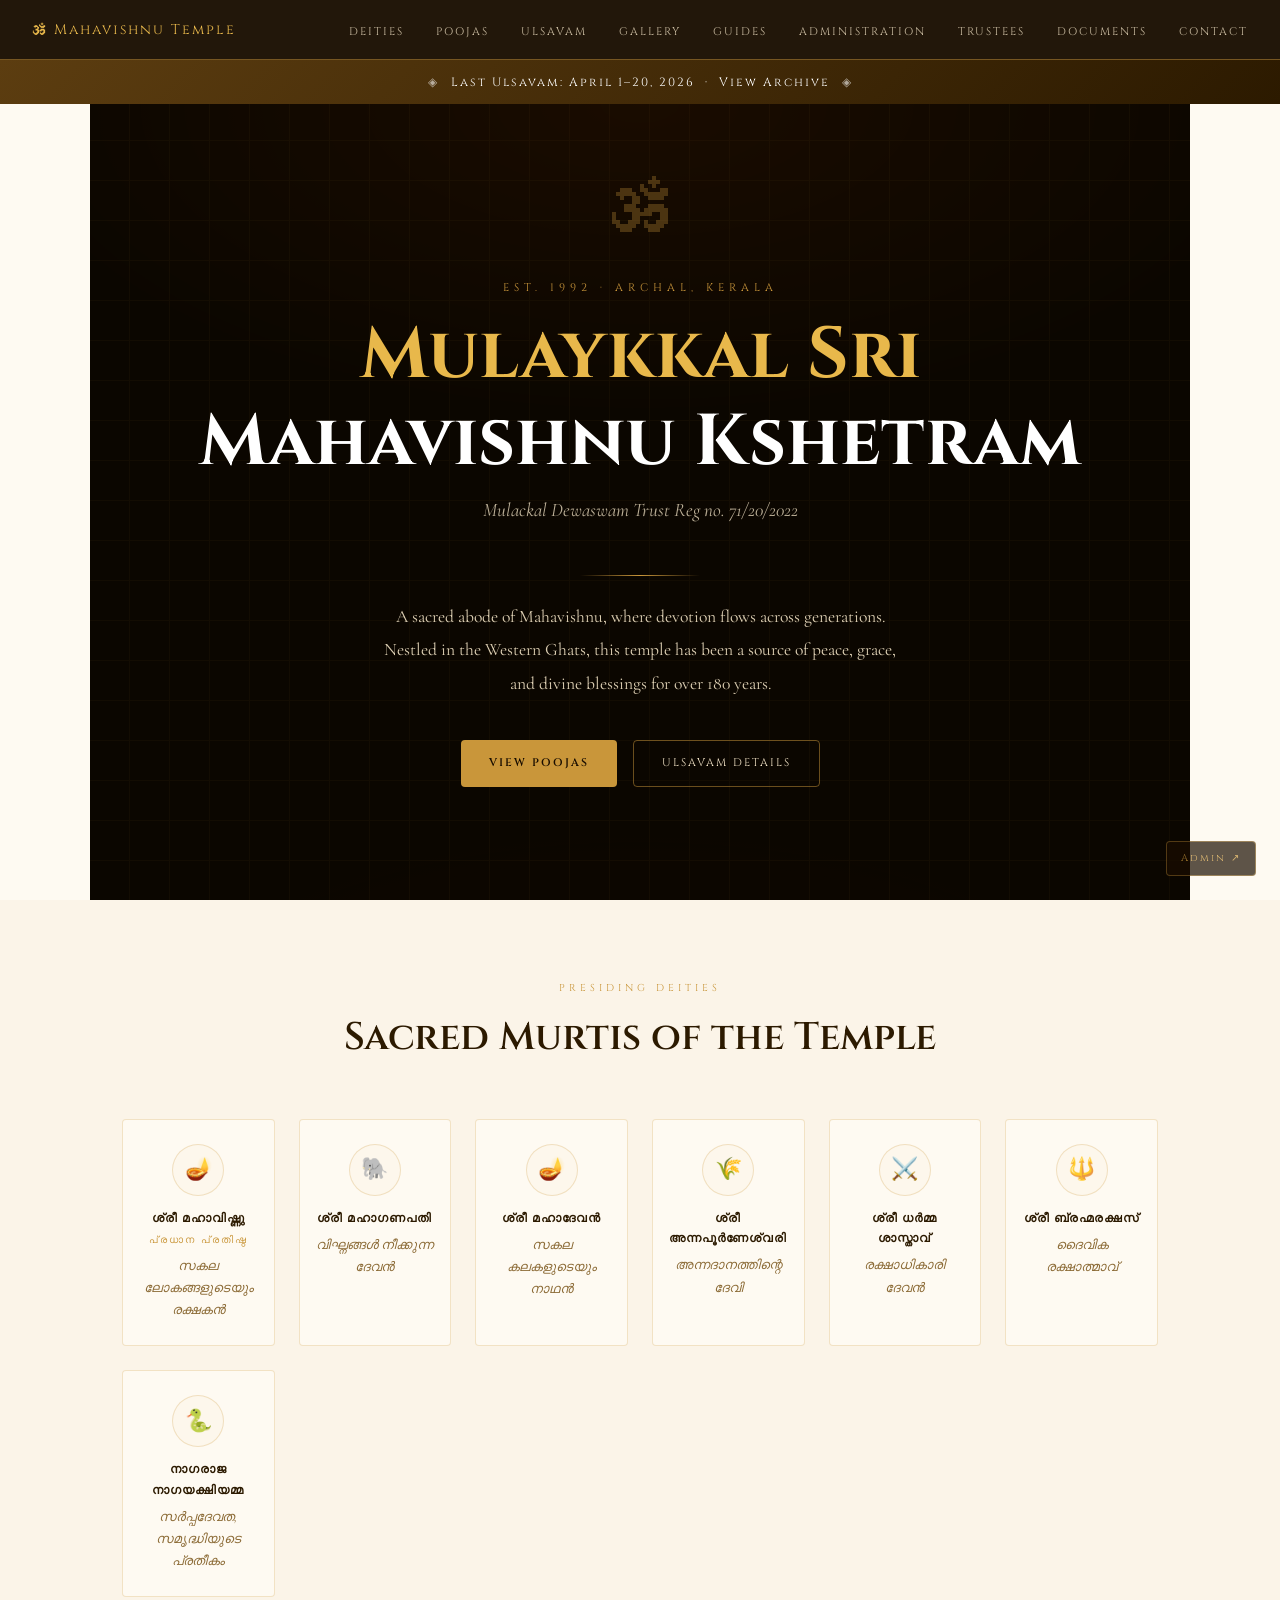
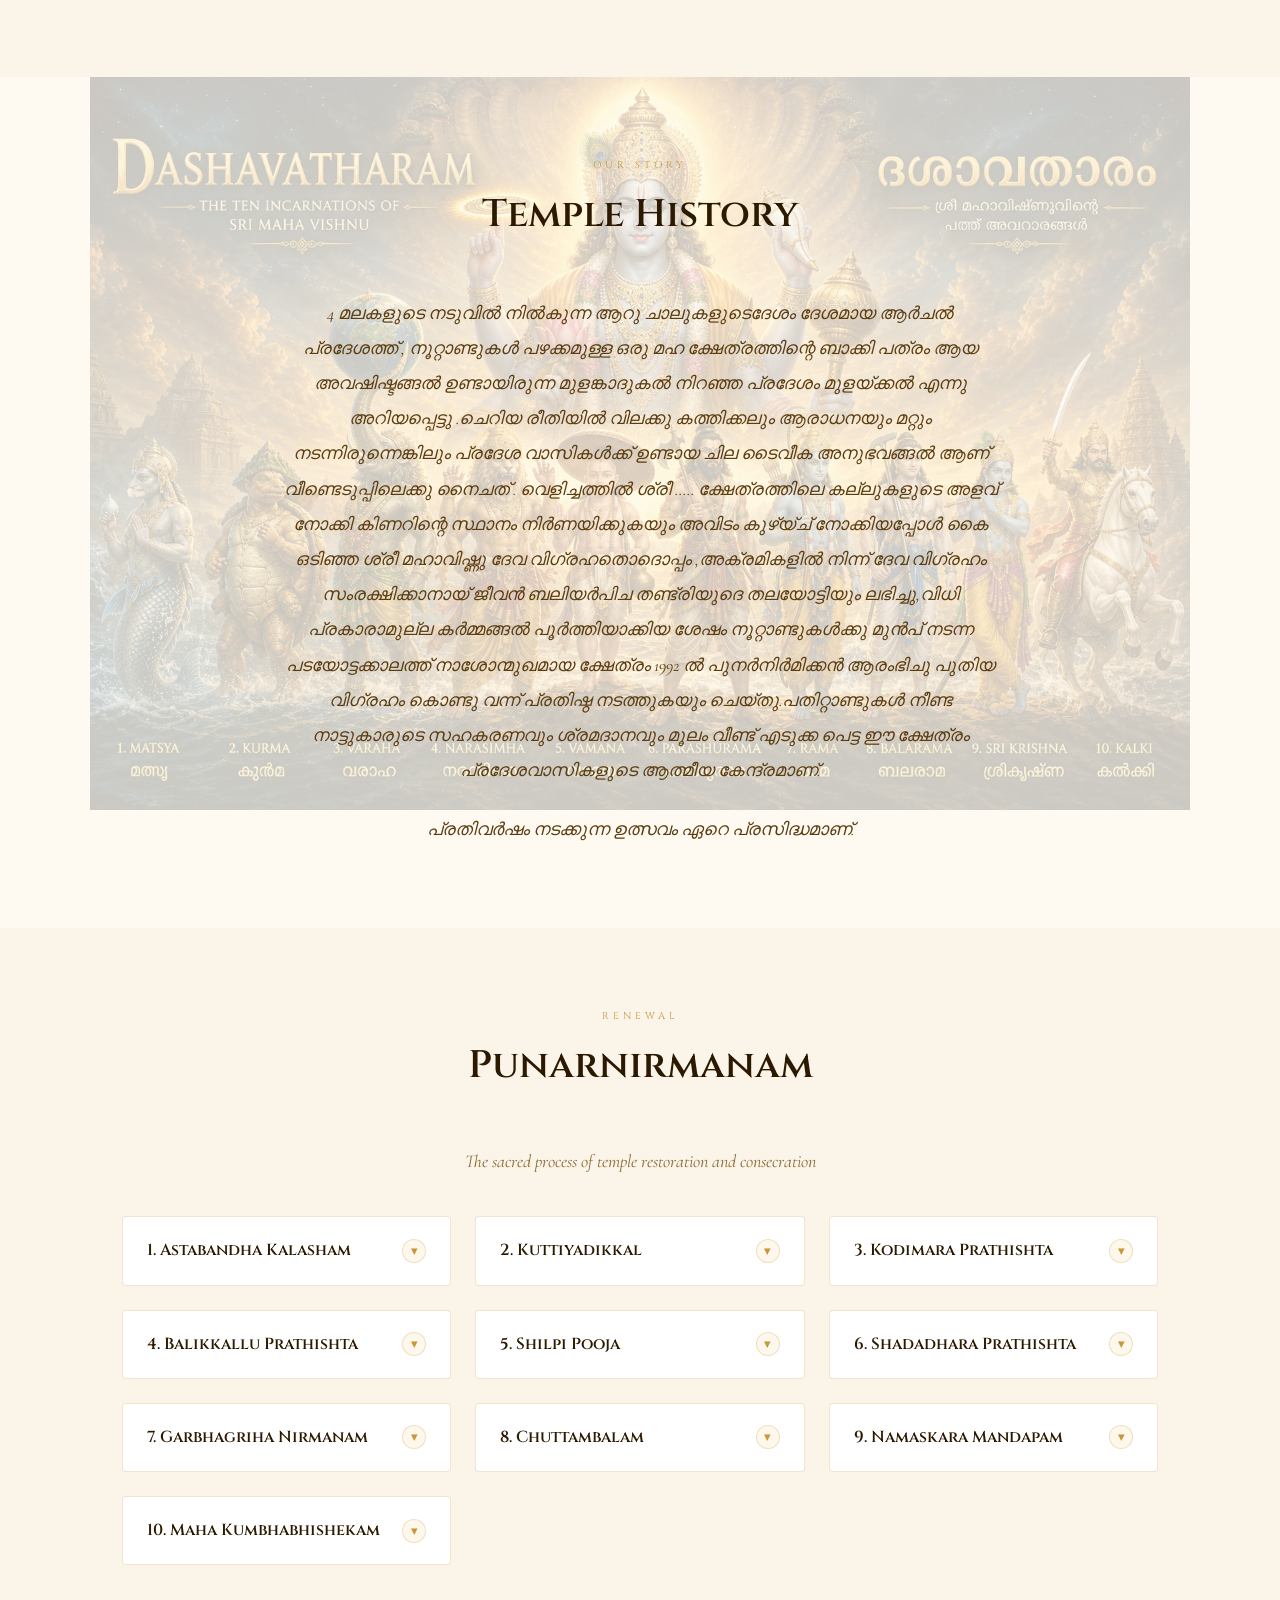
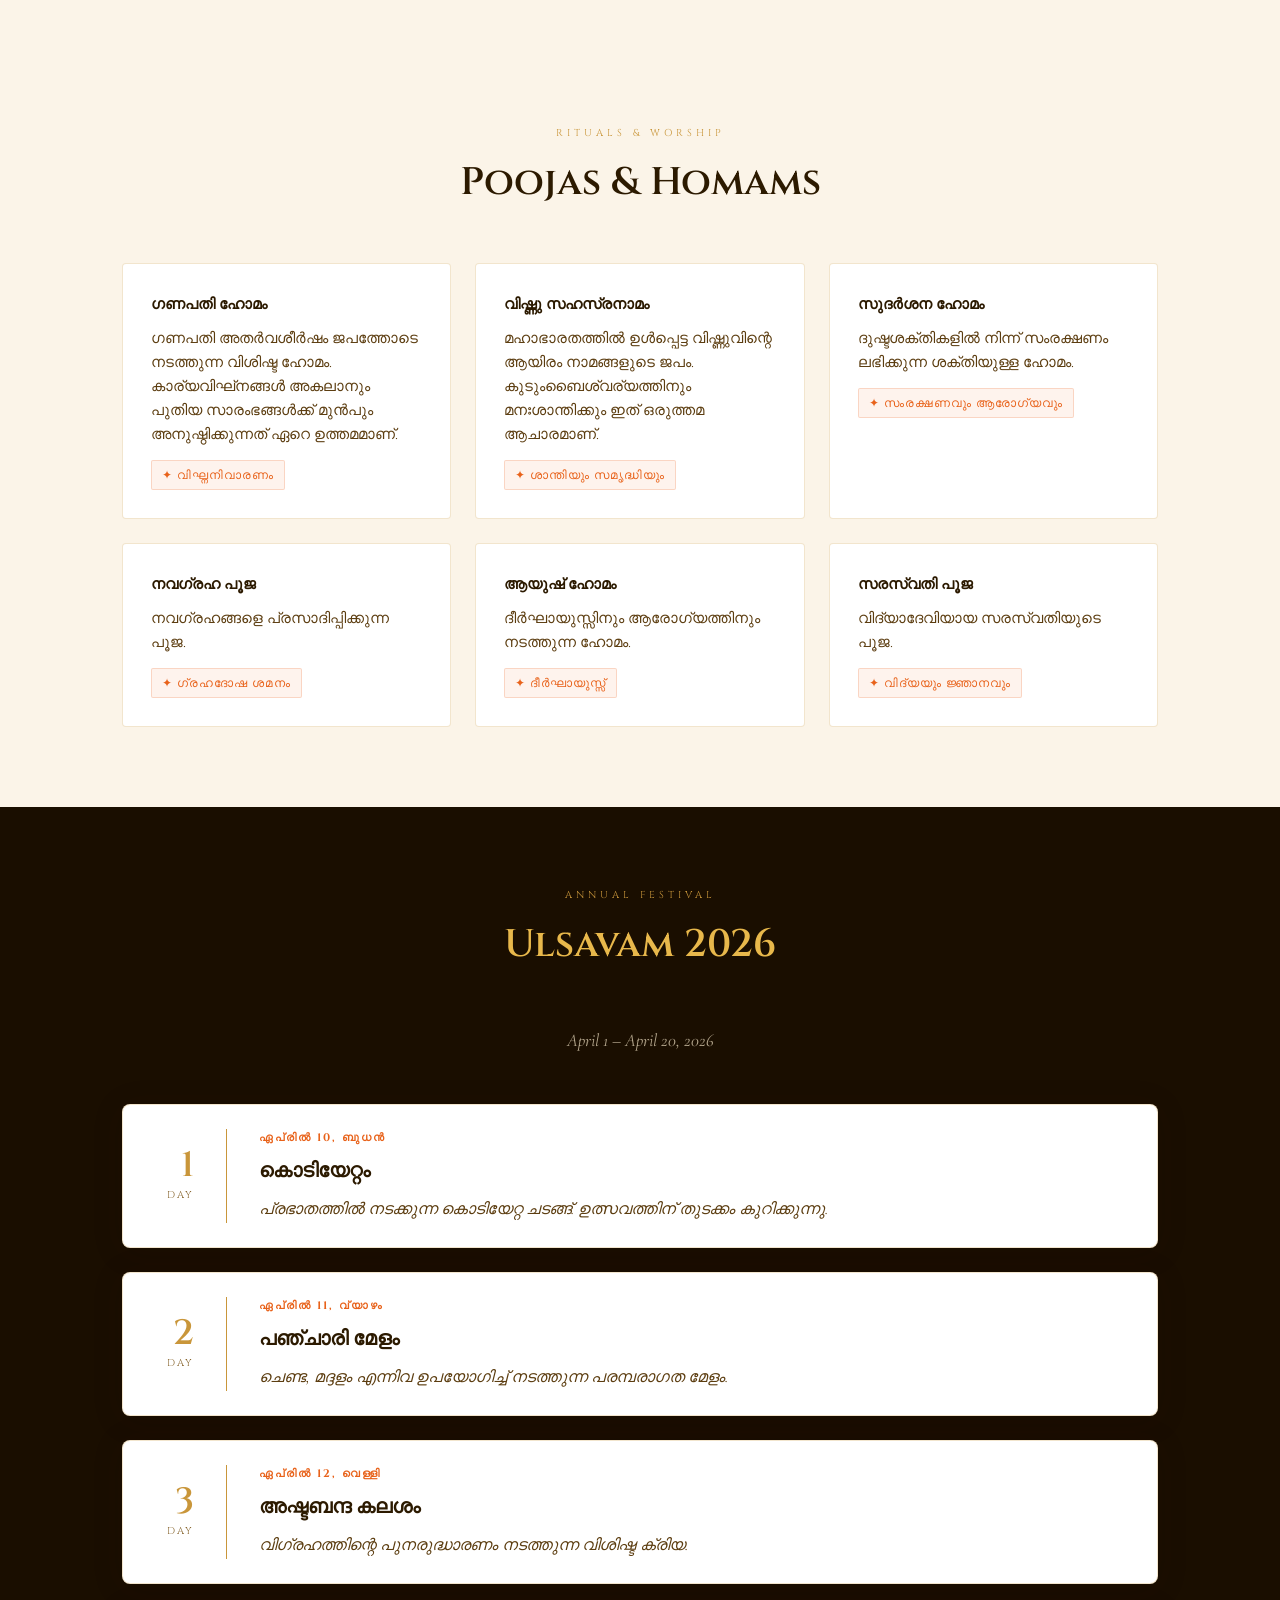
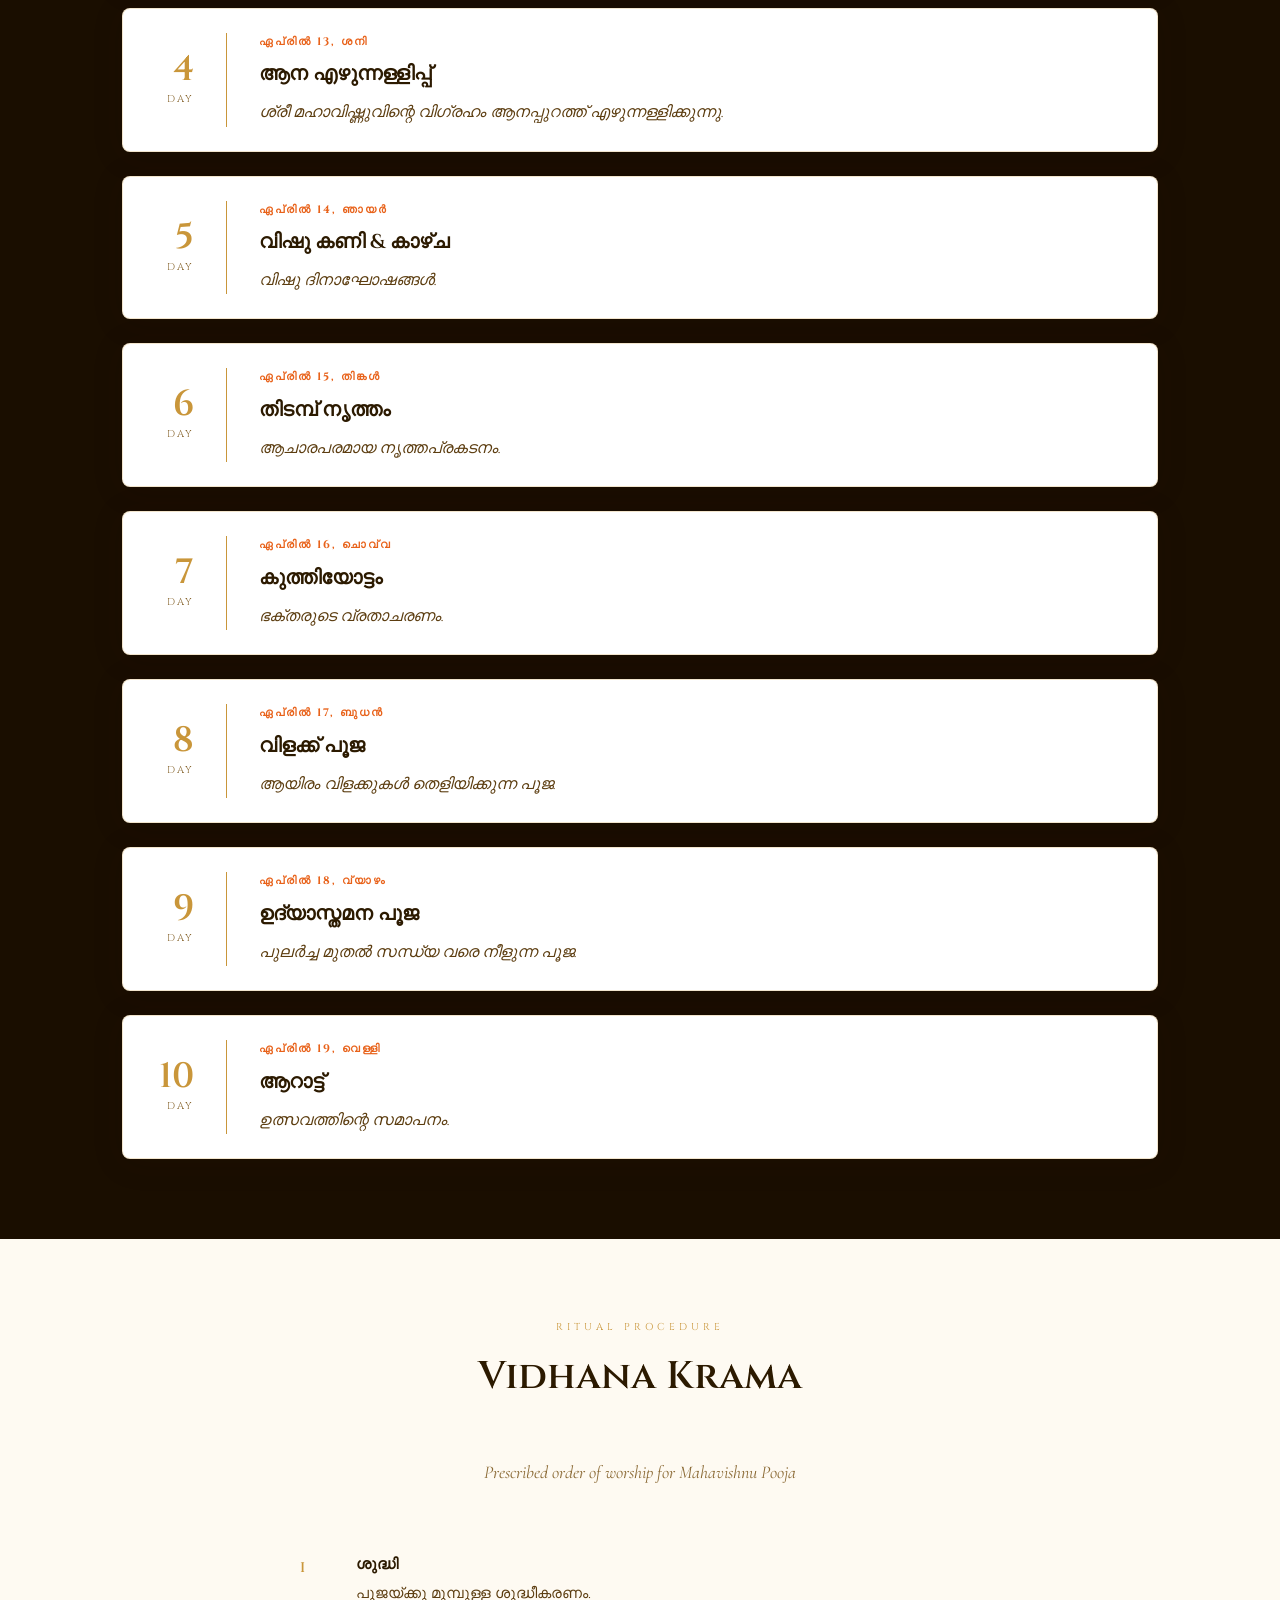
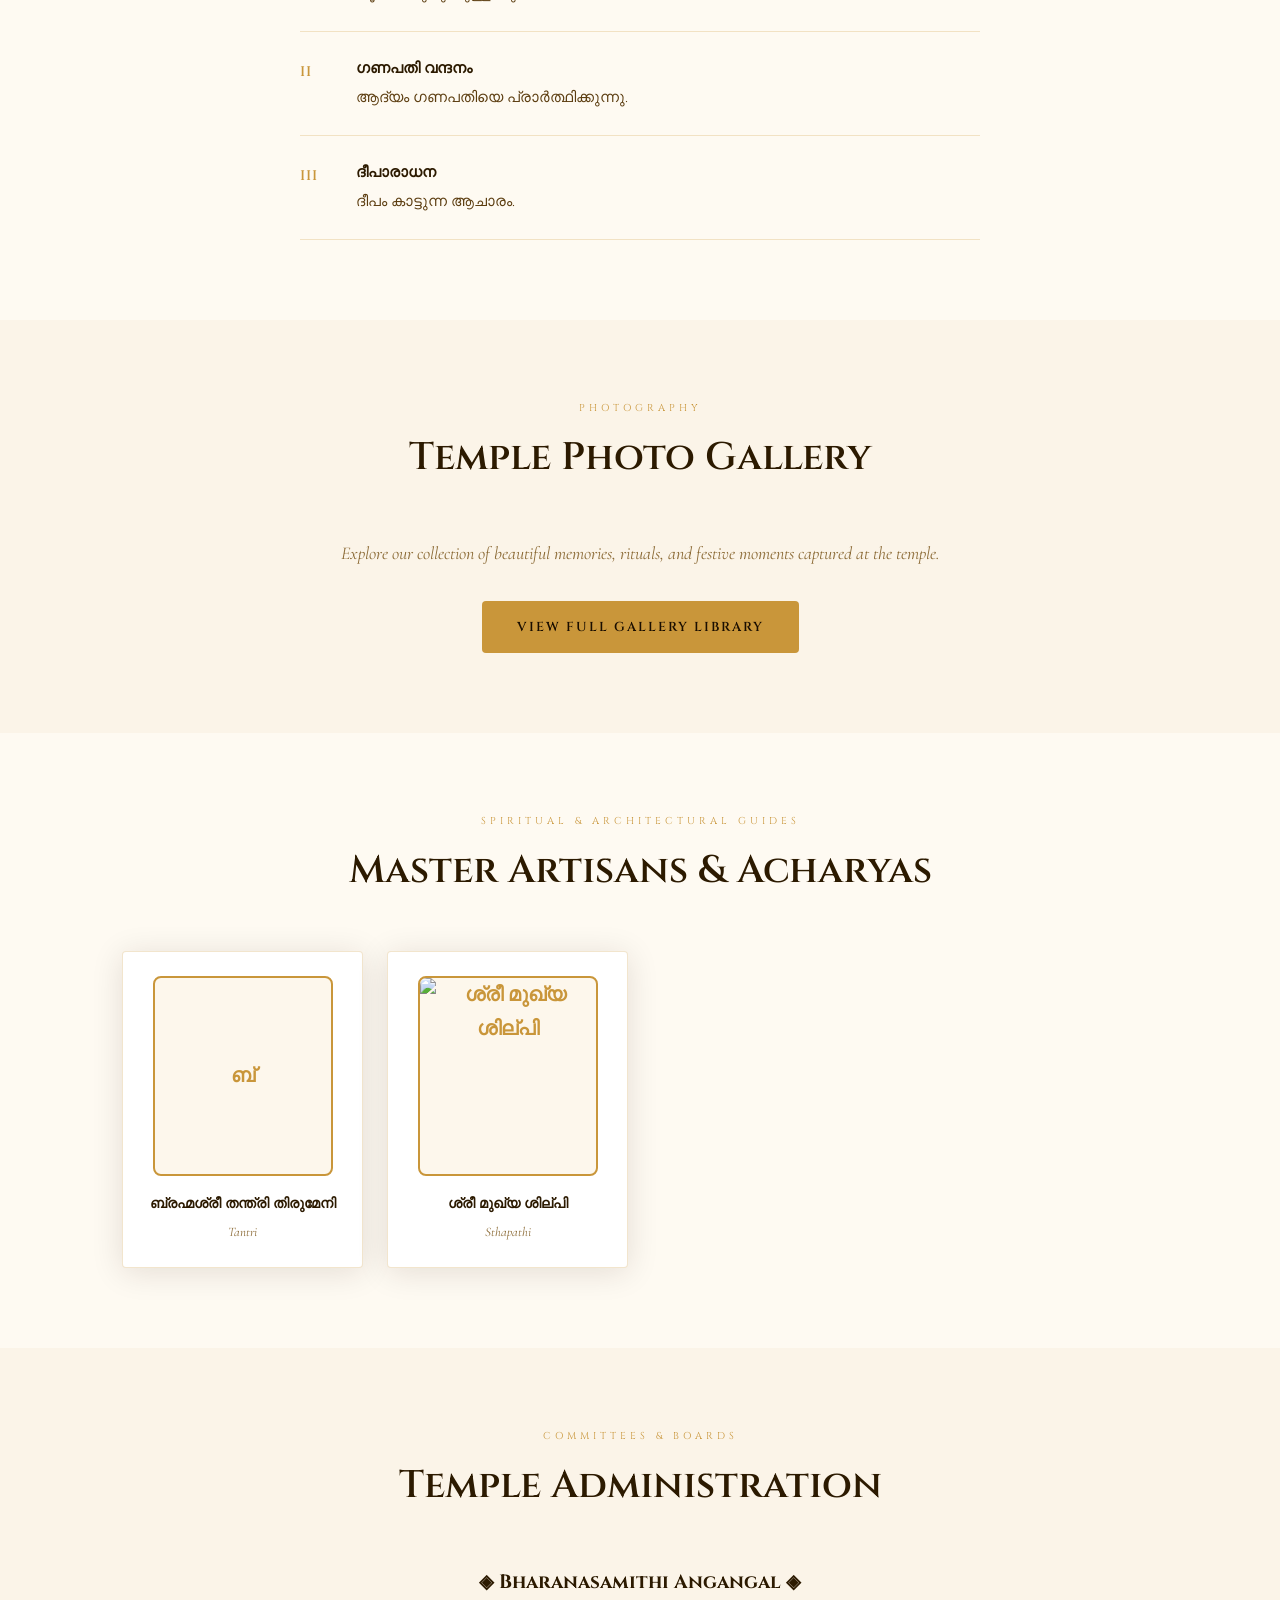
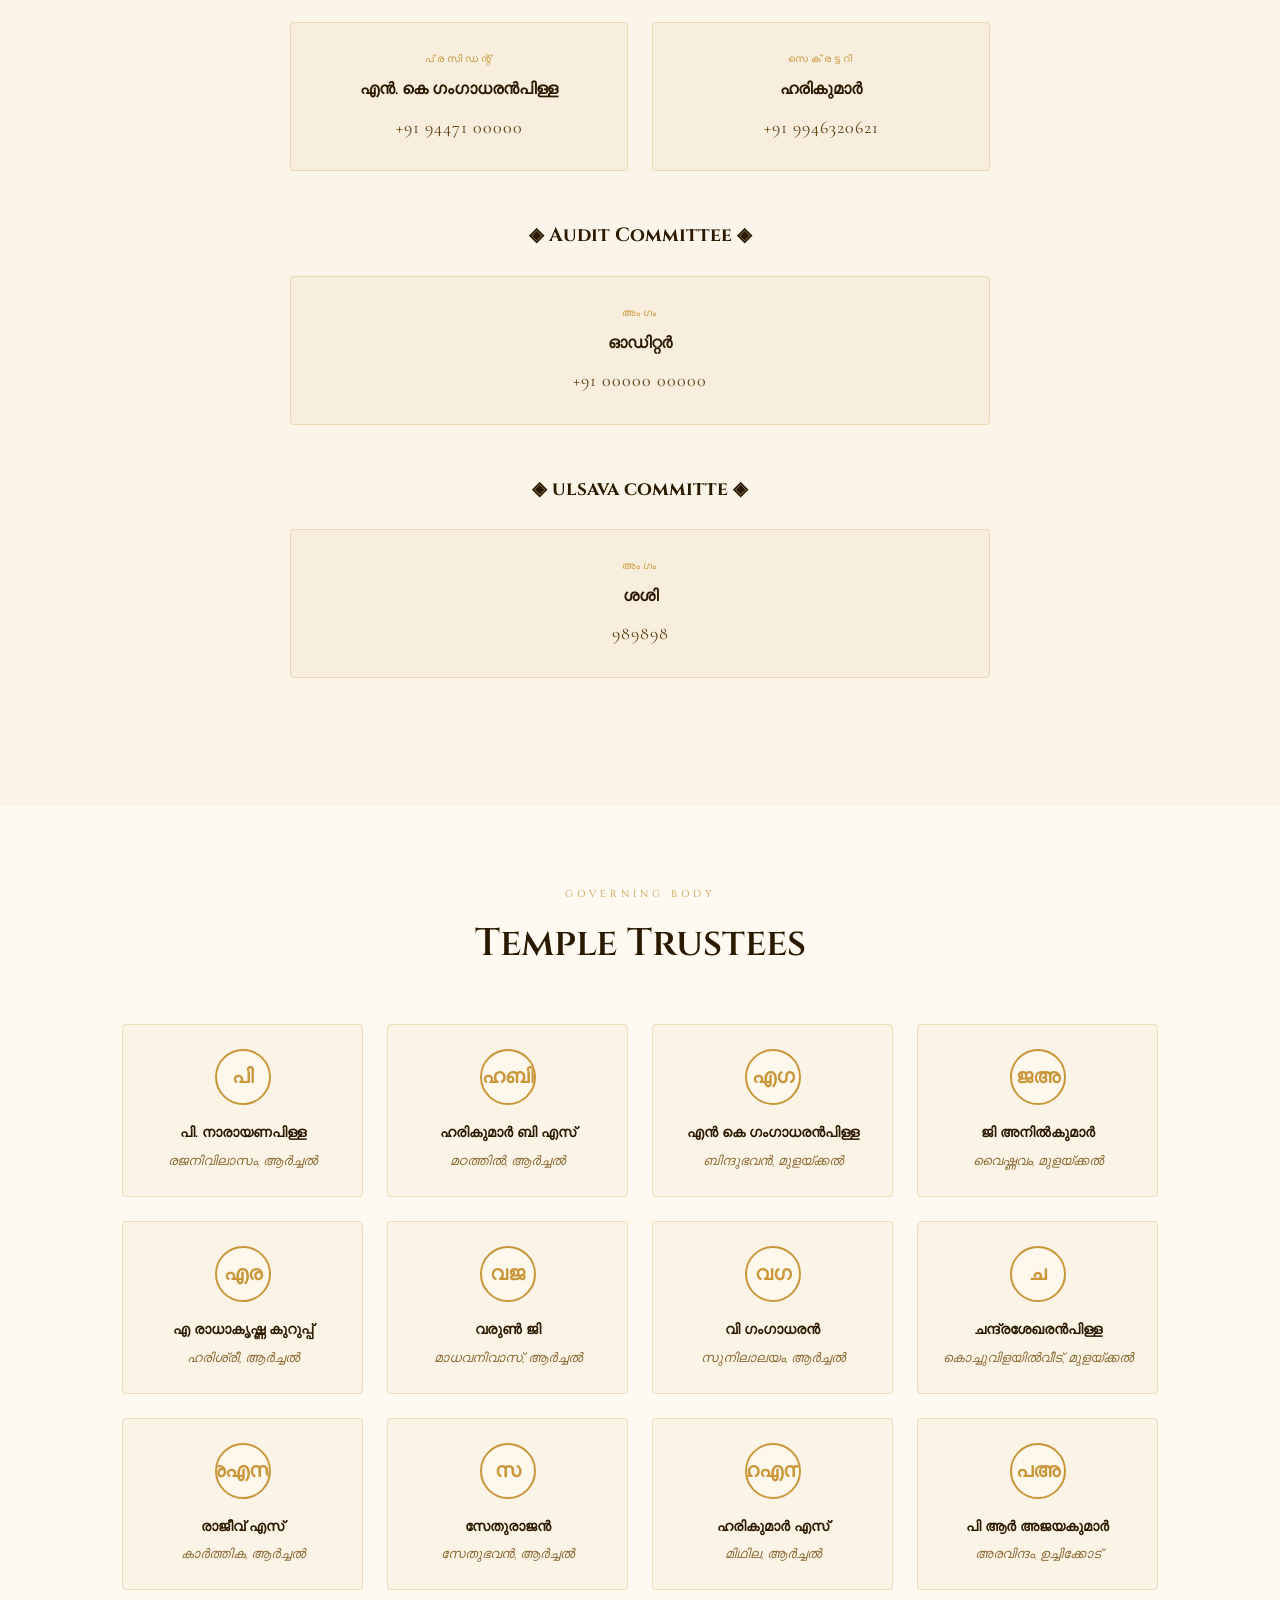
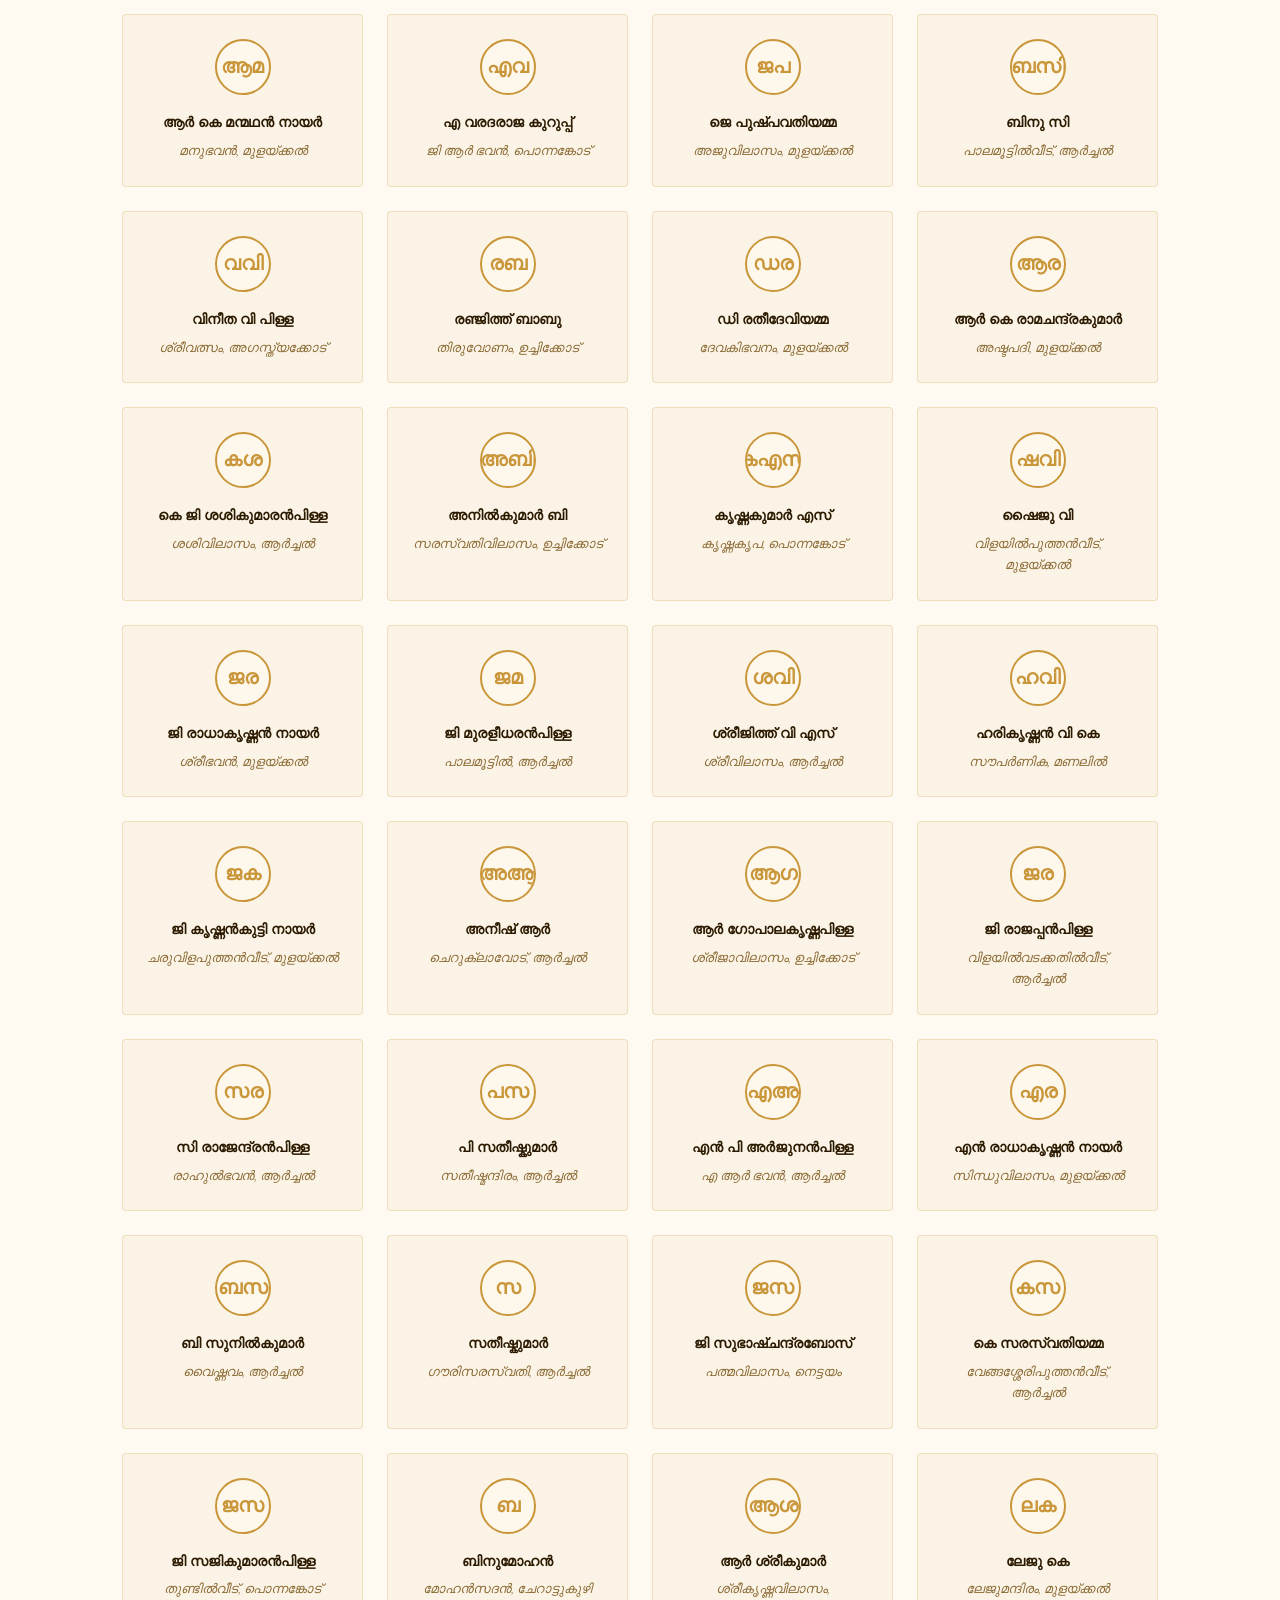
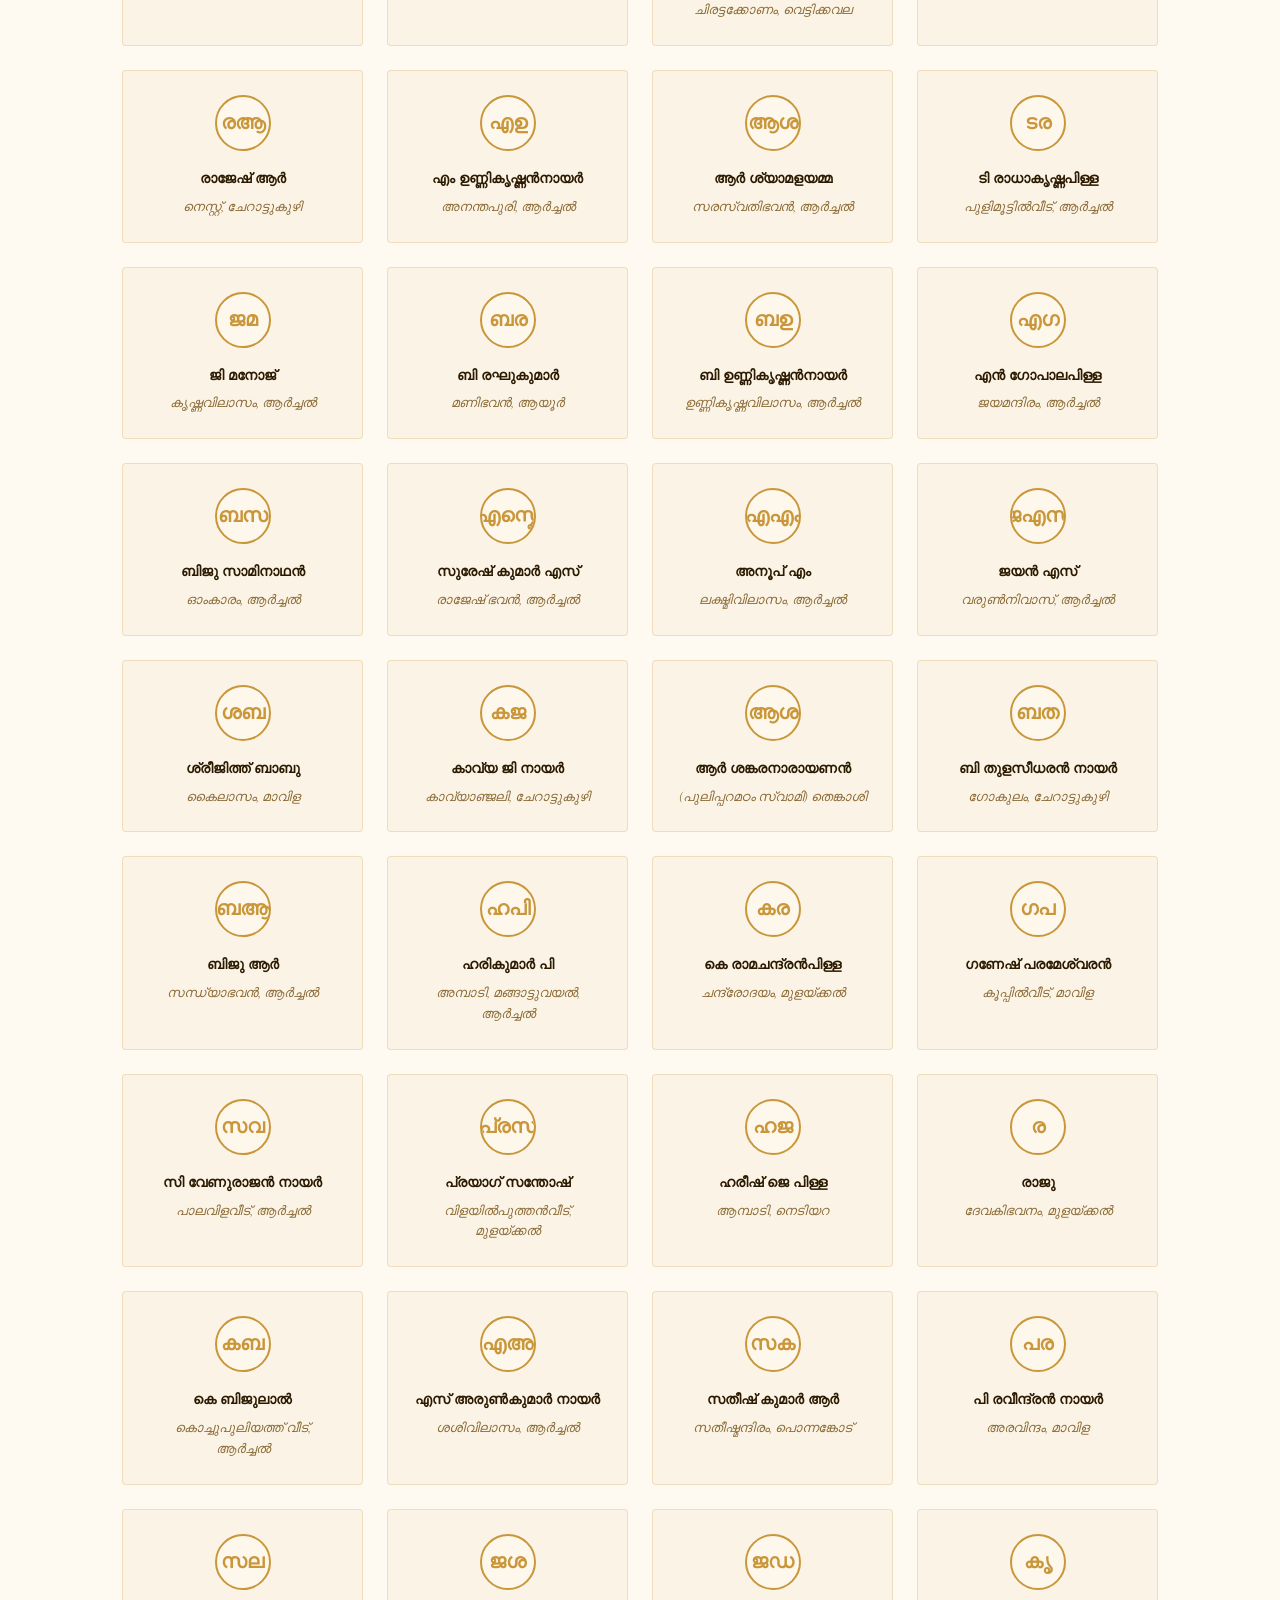
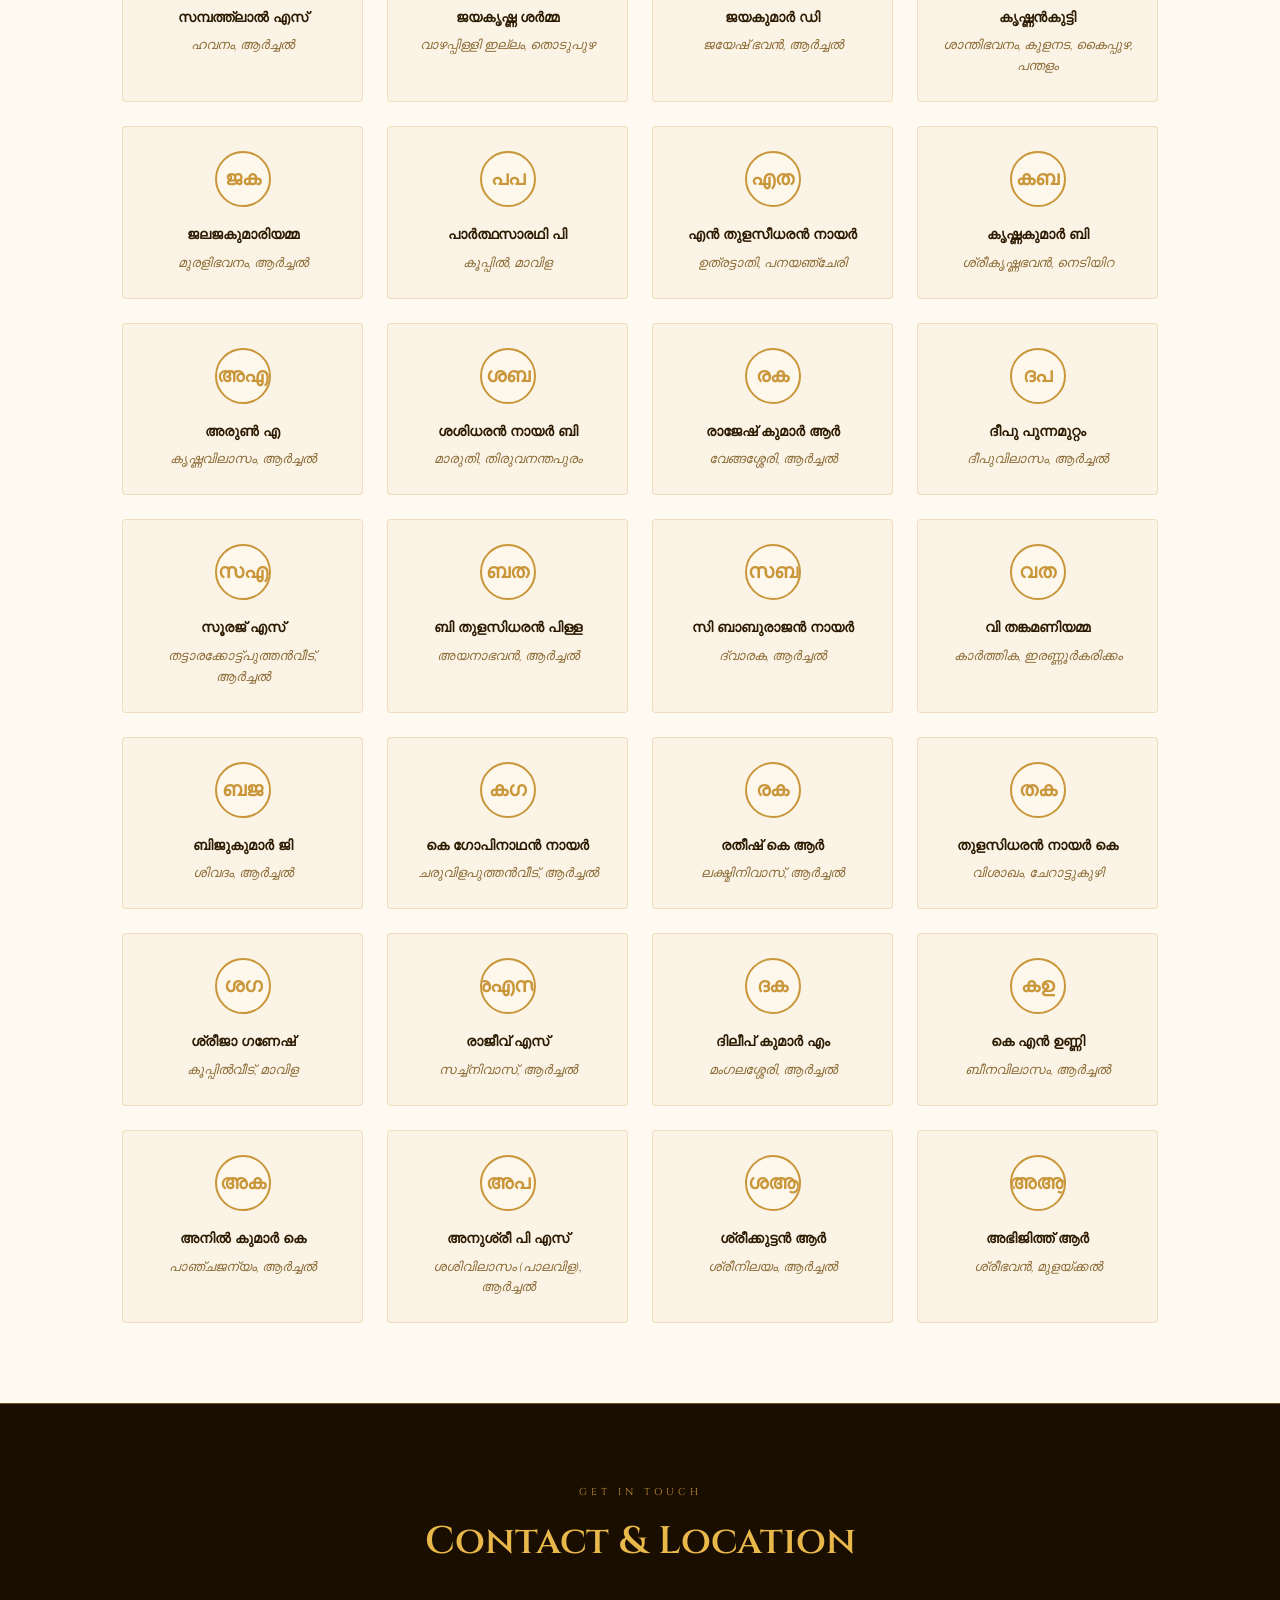
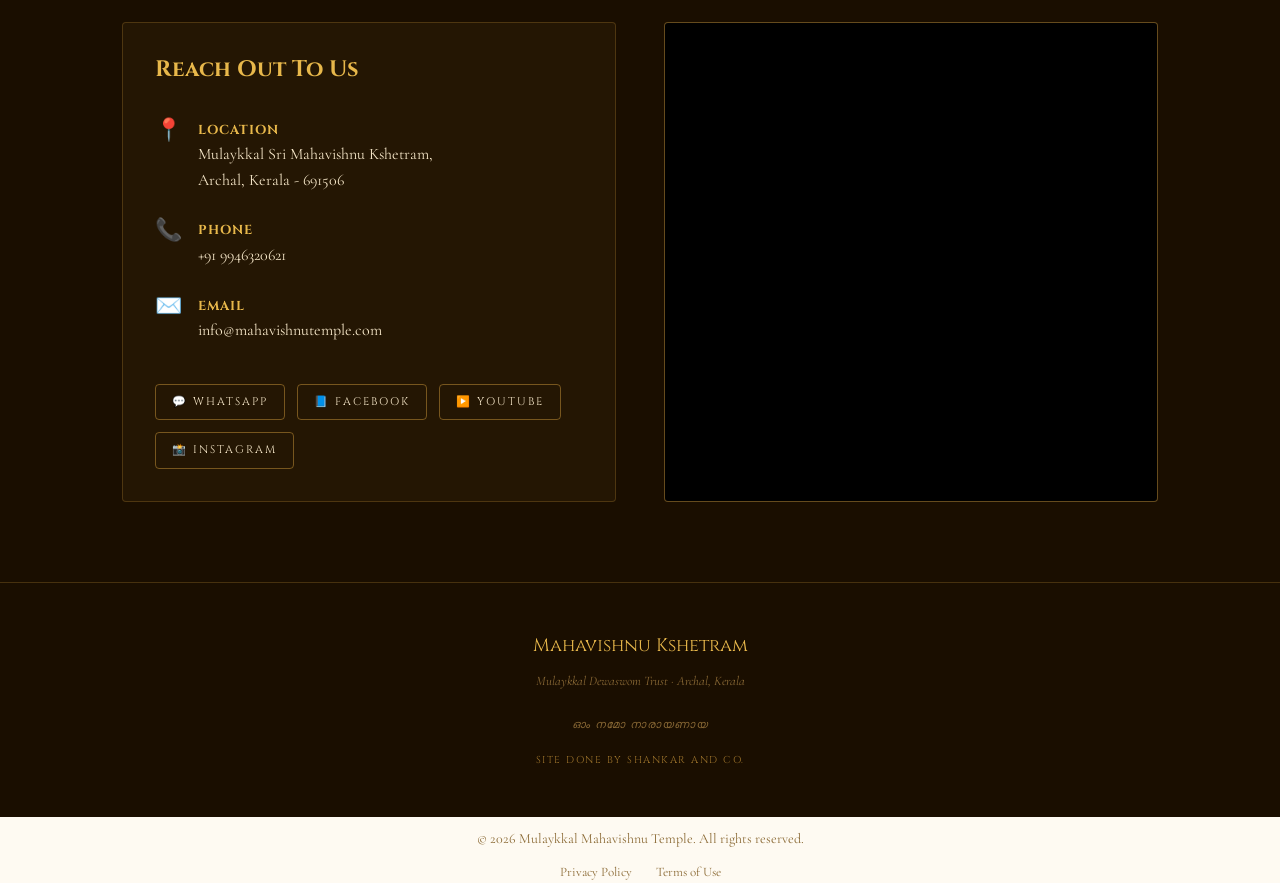
==== index.html @ 386ffa7e "first commit" ====
<!DOCTYPE html>
<html lang="en">

<head>
  <meta charset="UTF-8">
  <meta name="viewport" content="width=device-width, initial-scale=1.0">

  <!-- ═══════════════════════════════════════════
       PRIMARY SEO
  ═══════════════════════════════════════════ -->
  <title>Mulaykkal Sri Mahavishnu Kshetram | Hindu Temple in Archal, Kerala</title>
  <meta name="description" content="Mulaykkal Sri Mahavishnu Kshetram is a sacred Vaishnava temple in Archal, Kerala (691506), established in 1992. Find daily pooja timings, Ulsavam festival schedule, temple history, and contact details.">
  <meta name="keywords" content="Mulaykkal Mahavishnu Temple, Mahavishnu Kshetram Archal, Hindu temple Kerala, Vaishnava temple Kollam, pooja timings Kerala temple, Ulsavam Kerala, Mulackal Dewaswam, Archal temple, temple near Kollam">
  <meta name="robots" content="index, follow">
  <meta name="author" content="A Shankar">
  <meta name="geo.region" content="IN-KL">
  <meta name="geo.placename" content="Archal, Kerala">
  <meta name="geo.position" content="8.9555;76.9202">
  <meta name="ICBM" content="8.9555, 76.9202">
  <link rel="canonical" href="https://mulaykal.templediary.in/">

  <!-- ═══════════════════════════════════════════
       OPEN GRAPH (Facebook, WhatsApp, LinkedIn)
  ═══════════════════════════════════════════ -->
  <meta property="og:type" content="website">
  <meta property="og:site_name" content="Mulaykkal Sri Mahavishnu Kshetram">
  <meta property="og:title" content="Mulaykkal Sri Mahavishnu Kshetram — Archal, Kerala">
  <meta property="og:description" content="A sacred abode of Mahavishnu nestled in the Western Ghats. Explore daily pooja timings, Ulsavam festival details, and the spiritual heritage of this 180-year-old temple in Archal, Kerala.">
  <meta property="og:url" content="https://mulaykal.templediary.in/">
  <meta property="og:image" content="https://mulaykal.templediary.in/output.png">
  <meta property="og:image:width" content="1200">
  <meta property="og:image:height" content="630">
  <meta property="og:image:alt" content="Mulaykkal Sri Mahavishnu Kshetram temple in Archal, Kerala">
  <meta property="og:locale" content="en_IN">

  <!-- ═══════════════════════════════════════════
       TWITTER / X CARD
  ═══════════════════════════════════════════ -->
  <meta name="twitter:card" content="summary_large_image">
  <meta name="twitter:title" content="Mulaykkal Sri Mahavishnu Kshetram — Archal, Kerala">
  <meta name="twitter:description" content="Sacred Vaishnava temple in Archal, Kerala. Daily poojas, Ulsavam festival, and 180+ years of devotion.">
  <meta name="twitter:image" content="https://mulaykal.templediary.in/output.png">
  <meta name="twitter:image:alt" content="Mulaykkal Sri Mahavishnu Kshetram, Archal Kerala">

  <!-- ═══════════════════════════════════════════
       STRUCTURED DATA — JSON-LD
       HinduTemple (LocalBusiness subtype) + BreadcrumbList
  ═══════════════════════════════════════════ -->
  <script type="application/ld+json">
  {
    "@context": "https://schema.org",
    "@type": "HinduTemple",
    "name": "Mulaykkal Sri Mahavishnu Kshetram",
    "alternateName": ["Mulackal Mahavishnu Temple", "Mulakal Mahavishnu Temple", "Mahavishnu Kshetram Archal"],
    "description": "A sacred Vaishnava temple established in 1992 in Archal, Kerala, dedicated to Sri Mahavishnu. The temple has a history of over 180 years and conducts daily poojas, homams, and the annual Ulsavam festival.",
    "url": "https://mulaykal.templediary.in/",
    "logo": "https://mulaykal.templediary.in/output.png",
    "image": "https://mulaykal.templediary.in/output.png",
    "telephone": "+919946320621",
    "email": "info@mahavishnutemple.com",
    "foundingDate": "1992",
    "address": {
      "@type": "PostalAddress",
      "streetAddress": "Archal",
      "addressLocality": "Archal",
      "addressRegion": "Kerala",
      "postalCode": "691506",
      "addressCountry": "IN"
    },
    "geo": {
      "@type": "GeoCoordinates",
      "latitude": 8.9555,
      "longitude": 76.9202
    },
    "hasMap": "https://www.google.com/maps?q=8.9555,76.9202",
    "sameAs": [
      "https://www.facebook.com/mulakalmahavishnushetram/"
    ],
    "contactPoint": {
      "@type": "ContactPoint",
      "telephone": "+919946320621",
      "contactType": "customer service",
      "availableLanguage": ["Malayalam", "English"]
    },
    "openingHoursSpecification": [
      {
        "@type": "OpeningHoursSpecification",
        "dayOfWeek": ["Monday","Tuesday","Wednesday","Thursday","Friday","Saturday","Sunday"],
        "opens": "05:00",
        "closes": "12:00"
      },
      {
        "@type": "OpeningHoursSpecification",
        "dayOfWeek": ["Monday","Tuesday","Wednesday","Thursday","Friday","Saturday","Sunday"],
        "opens": "17:00",
        "closes": "20:00"
      }
    ]
  }
  </script>

  <script type="application/ld+json">
  {
    "@context": "https://schema.org",
    "@type": "BreadcrumbList",
    "itemListElement": [
      {
        "@type": "ListItem",
        "position": 1,
        "name": "Home",
        "item": "https://mulaykal.templediary.in/"
      },
      {
        "@type": "ListItem",
        "position": 2,
        "name": "Gallery",
        "item": "https://mulaykal.templediary.in/gallery.html"
      },
      {
        "@type": "ListItem",
        "position": 3,
        "name": "Documents",
        "item": "https://mulaykal.templediary.in/documents.html"
      }
    ]
  }
  </script>

  <!-- ═══════════════════════════════════════════
       FAVICONS & PWA
  ═══════════════════════════════════════════ -->
  <link rel="icon" href="/favicon.ico">
  <link rel="icon" type="image/png" sizes="32x32" href="/output.png">
  <link rel="icon" type="image/png" sizes="192x192" href="/output.png">
  <link rel="apple-touch-icon" href="/output.png">

  <!-- ═══════════════════════════════════════════
       FONTS & STYLES
  ═══════════════════════════════════════════ -->
  <link rel="preconnect" href="https://fonts.googleapis.com">
  <link rel="preconnect" href="https://fonts.gstatic.com" crossorigin>
  <link
    href="https://fonts.googleapis.com/css2?family=Cinzel:wght@400;600;700&family=Cormorant+Garamond:ital,wght@0,300;0,400;0,500;1,300;1,400&family=Noto+Serif+Malayalam:wght@300;400;500&display=swap"
    rel="stylesheet">
  <link rel="stylesheet" href="css/style.css">
</head>

<body>

  <nav>
    <a href="#hero" class="nav-brand">🕉 Mahavishnu Temple</a>
    <ul class="nav-links" id="navLinks">
      <li><a href="#deities">Deities</a></li>
      <li><a href="#poojas">Poojas</a></li>
      <li><a href="index.html#ulsavam">Ulsavam</a></li>
      <li><a href="gallery.html">Gallery</a></li>
      <li><a href="index.html#acharyas">Guides</a></li>
      <li><a href="#administration">Administration</a></li>
      <li><a href="#trustees">Trustees</a></li>
      <li><a href="documents.html">Documents</a></li>
      <li><a href="#contact">Contact</a></li>
    </ul>
    <div class="nav-toggle" id="navToggle" onclick="toggleNav()">
      <span></span><span></span><span></span>
    </div>
  </nav>

  <div class="ulsavam-banner" id="ulsavamBanner">
    <span class="dot"></span>
    ULSAVAM IS LIVE
    <span class="dot"></span>
  </div>

  <section id="hero" style="padding-top: 0; min-height: calc(100vh - 60px - 44px);">
    <div class="hero-bg" id="heroBgImg"></div>
    <div class="hero-overlay"></div>
    <div class="hero-pattern"></div>
    <div class="hero-om">🕉</div>
    <p class="hero-subtitle">Est. 1992 · Archal, Kerala</p>
    <h1 class="hero-title">Mulaykkal Sri <span>Mahavishnu Kshetram</span></h1>
    <p class="hero-place">Mulackal Dewaswam Trust Reg no. 71/20/2022</p>
    <div class="hero-divider"></div>
    <p class="hero-intro">
      A sacred abode of Mahavishnu, where devotion flows across generations.
      Nestled in the Western Ghats, this temple has been a source of peace,
      grace, and divine blessings for over 180 years.
    </p>
    <div class="hero-ctas">
      <a href="#poojas" class="btn-gold">View Poojas</a>
      <a href="#ulsavam" class="btn-outline">Ulsavam Details</a>
    </div>
  </section>

  <section id="deities" class="full-bleed bg-warm" style="position: relative; overflow: hidden; z-index: 1;">

    <div class="section-inner" style="position: relative;">
      <p class="section-label">Presiding Deities</p>
      <h2 class="section-title">Sacred Murtis of the Temple</h2>
      <div class="deities-grid fade-in" id="deitiesGrid"></div>
    </div>
  </section>

  <section id="about">
    <div
      style="position: absolute; inset: 0; background-image: url('dashavataram.png'); background-size: contain; background-position: center top; background-repeat: no-repeat; opacity: 0.20; z-index: -1;">
    </div>
    <p class="section-label">Our Story</p>
    <h2 class="section-title">Temple History</h2>
    <div class="about-content fade-in" id="storyContent"></div>
  </section>

  <section id="punarnirmanam" class="full-bleed bg-warm">
    <div class="section-inner">
      <p class="section-label">Renewal</p>
      <h2 class="section-title">Punarnirmanam</h2>
      <p
        style="text-align:center; color:var(--muted); font-style:italic; margin-bottom:2.5rem; max-width:720px; margin-left:auto; margin-right:auto;">
        The sacred process of temple restoration and consecration
      </p>
      <div class="punar-grid fade-in" id="punarGrid"></div>
    </div>
  </section>

  <section id="poojas" class="full-bleed bg-warm">
    <div class="section-inner">
      <p class="section-label">Rituals & Worship</p>
      <h2 class="section-title">Poojas & Homams</h2>
      <div class="poojas-grid fade-in" id="poojasGrid"></div>
    </div>
  </section>

  <section id="ulsavam" class="full-bleed bg-dark" style="background: var(--deep);">
    <div class="section-inner">
      <p class="section-label" style="color: var(--gold);">Annual Festival</p>
      <h2 class="section-title light" id="ulsavamTitle"></h2>
      <p id="ulsavamDateRange"
        style="text-align:center; color: var(--gold-pale); opacity:0.7; margin-bottom: 3rem; font-style: italic;"></p>
      <div class="ulsavam-days fade-in" id="ulsavamGrid"></div>
    </div>
  </section>

  <section id="vidhana">
    <p class="section-label">Ritual Procedure</p>
    <h2 class="section-title">Vidhana Krama</h2>
    <p style="text-align:center; color:var(--muted); font-style:italic; margin-bottom:2.5rem;">
      Prescribed order of worship for Mahavishnu Pooja
    </p>
    <div class="ritual-steps fade-in" id="vidhanaGrid"></div>
  </section>

  <section id="gallery" class="full-bleed bg-warm">
    <div class="section-inner" style="text-align: center;">
      <p class="section-label">Photography</p>
      <h2 class="section-title">Temple Photo Gallery</h2>
      <p
        style="color:var(--muted); font-style:italic; margin-bottom:2rem; max-width:600px; margin-left:auto; margin-right:auto;">
        Explore our collection of beautiful memories, rituals, and festive moments captured at the temple.
      </p>
      <a href="gallery.html" class="btn-gold" style="display:inline-block; padding: 15px 35px; font-size: 13px;">View
        Full Gallery Library</a>
    </div>
  </section>

  <section id="acharyas">
    <p class="section-label">Spiritual & Architectural Guides</p>
    <h2 class="section-title">Master Artisans & Acharyas</h2>
    <div class="trustees-grid fade-in acharyas-grid" id="acharyasGrid"></div>
  </section>

  <section id="administration" class="full-bleed bg-warm">
    <div class="section-inner">
      <p class="section-label">Committees & Boards</p>
      <h2 class="section-title">Temple Administration</h2>
      <div id="adminGrid"></div>
    </div>
  </section>

  <section id="trustees">
    <p class="section-label">Governing Body</p>
    <h2 class="section-title">Temple Trustees</h2>
    <div class="trustees-grid fade-in" id="trusteesGrid"></div>
  </section>

  <section id="contact" class="full-bleed bg-dark"
    style="background: var(--deep); border-top: 1px solid var(--border-strong);">
    <div class="section-inner">
      <p class="section-label" style="color: var(--gold);">Get In Touch</p>
      <h2 class="section-title light">Contact & Location</h2>
      <div class="contact-layout fade-in"
        style="display: grid; grid-template-columns: repeat(auto-fit, minmax(300px, 1fr)); gap: 3rem; align-items: start;">
        <div class="contact-details"
          style="color: var(--gold-pale); padding: 2rem; background: rgba(201,150,58,0.06); border: 1px solid var(--border); border-radius: var(--radius);">
          <h3
            style="font-family: var(--font-head); font-size: 1.4rem; color: var(--gold-light); margin-bottom: 2rem; line-height: 1.3;">
            Reach Out To Us</h3>

          <div style="margin-bottom: 1.5rem; display: flex; gap: 16px; align-items: start;">
            <span style="font-size: 22px; line-height: 1.2;">📍</span>
            <p style="line-height: 1.6; font-size: 16px; margin: 0;">
              <strong
                style="color: var(--gold-light); font-family: var(--font-head); letter-spacing: 1px; font-size: 13px; text-transform: uppercase;">Location</strong><br>
              Mulaykkal Sri Mahavishnu Kshetram,<br>
              Archal, Kerala - 691506
            </p>
          </div>

          <div style="margin-bottom: 1.5rem; display: flex; gap: 16px; align-items: start;">
            <span style="font-size: 22px; line-height: 1.2;">📞</span>
            <p style="line-height: 1.6; font-size: 16px; margin: 0;">
              <strong
                style="color: var(--gold-light); font-family: var(--font-head); letter-spacing: 1px; font-size: 13px; text-transform: uppercase;">Phone</strong><br>
              <a href="tel:+919946320621" style="color: var(--gold-pale); text-decoration: none; transition: 0.2s;">+91
                9946320621</a>
            </p>
          </div>

          <div style="margin-bottom: 2.5rem; display: flex; gap: 16px; align-items: start;">
            <span style="font-size: 22px; line-height: 1.2;">✉️</span>
            <p style="line-height: 1.6; font-size: 16px; margin: 0;">
              <strong
                style="color: var(--gold-light); font-family: var(--font-head); letter-spacing: 1px; font-size: 13px; text-transform: uppercase;">Email</strong><br>
              <a href="mailto:info@mahavishnutemple.com"
                style="color: var(--gold-pale); text-decoration: none; transition: 0.2s;">info@mahavishnutemple.com</a>
            </p>
          </div>

          <div class="social-links" style="justify-content: flex-start; gap: 0.75rem;">
            <a href="https://wa.me/919946320621" target=_blank class="social-link"
              style="border-color: var(--border-strong); color: var(--gold-pale); padding: 8px 16px;">💬 WhatsApp</a>
            <a href="https://www.facebook.com/mulakalmahavishnushetram/" target="_blank" class="social-link"
              style="border-color: var(--border-strong); color: var(--gold-pale); padding: 8px 16px;">📘 Facebook</a>
            <a href="https://youtube.com" target="_blank" class="social-link"
              style="border-color: var(--border-strong); color: var(--gold-pale); padding: 8px 16px;">▶️ YouTube</a>
            <a href="https://instagram.com" target="_blank" class="social-link"
              style="border-color: var(--border-strong); color: var(--gold-pale); padding: 8px 16px;">📸 Instagram</a>
          </div>
        </div>

        <div class="contact-map"
          style="border-radius: var(--radius); overflow: hidden; border: 1px solid var(--border-strong); height: 100%; min-height: 400px; background: #000;">
          <iframe
            src="https://www.google.com/maps/embed?pb=!1m18!1m12!1m3!1d3942.348128362678!2d76.9202!3d8.9555!2m3!1f0!2f0!3f0!3m2!1i1024!2i768!4f13.1!3m3!1m2!1s0x3b05d15a51c911b3%3A0x6283b63a2fa8093d!2sArchal%2C%20Kerala!5e0!3m2!1sen!2sin!4v1713589053912!5m2!1sen!2sin"
            width="100%" height="100%" style="border:0;" allowfullscreen="" loading="lazy"
            referrerpolicy="no-referrer-when-downgrade"></iframe>
        </div>
      </div>
    </div>
  </section>

  <footer>
    <div class="footer-name">Mahavishnu Kshetram</div>
    <div class="footer-sub" style="margin-top:4px;">Mulaykkal Dewaswom Trust · Archal, Kerala</div>
    <div class="footer-sub" style="margin-top:24px; font-size:11px; letter-spacing:1px;">
      ഓം നമോ നാരായണായ
    </div>
    <div class="footer-credit">Site done by Shankar and Co.</div>
  </footer>

  <a href="login.html" class="admin-link">Admin ↗</a>

  <div id="notificationModal" class="modal-overlay">
    <div class="modal-box">
      <button class="modal-close"
        onclick="document.getElementById('notificationModal').classList.remove('active')">&times;</button>
      <div class="modal-title" id="notifTitle"></div>
      <div class="modal-body" id="notifBody"></div>
    </div>
  </div>

  <script src="js/data.js"></script>
  <script src="js/app.js"></script>

  <p style="margin:10px auto; width:fit-content; font-size:14px; color:var(--muted);">
    © <span id="year"></span> Mulaykkal Mahavishnu Temple. All rights reserved.
  </p>
  <div class="footer-links">
    <a href="privacy.html">Privacy Policy</a>
    <a href="terms.html">Terms of Use</a>
  </div>
  <script>
    document.getElementById("year").textContent = new Date().getFullYear();
  </script>

</body>
</html>
---- css/style.css ----
:root {
    --gold: #C9963A; --gold-light: #E8B84B; --gold-pale: #F5E6C8; --gold-faint: #FDF7EC;
    --saffron: #E8621A; --saffron-light: #F07840; --cream: #FEFAF2; --deep: #1A0E00;
    --dark: #2C1A00; --mid: #5C3D10; --muted: #8B6A35;
    --border: rgba(201,150,58,0.25); --border-strong: rgba(201,150,58,0.5);
    --shadow: 0 4px 32px rgba(42,20,0,0.12); --radius: 4px;
    --font-head: 'Cinzel', serif; --font-body: 'Cormorant Garamond', serif;
  }
  * { box-sizing: border-box; margin: 0; padding: 0; }
  html { scroll-behavior: smooth; }
  body { font-family: var(--font-body); background: var(--cream); color: var(--dark); font-size: 18px; line-height: 1.7; overflow-x: hidden; }
  
  .ornament { display: flex; align-items: center; gap: 12px; margin: 0 auto 1.5rem; width: fit-content; color: var(--gold); font-size: 18px; letter-spacing: 4px; }
  .ornament::before, .ornament::after { content: ''; width: 48px; height: 1px; background: linear-gradient(90deg, transparent, var(--gold)); }
  .ornament::after { background: linear-gradient(270deg, transparent, var(--gold)); }
  
  nav { position: fixed; top: 0; left: 0; right: 0; z-index: 100; background: rgba(26,14,0,0.96); backdrop-filter: blur(8px); border-bottom: 1px solid var(--border-strong); display: flex; align-items: center; justify-content: space-between; padding: 0 2rem; height: 60px; }
  .nav-brand { font-family: var(--font-head); color: var(--gold-light); font-size: 14px; letter-spacing: 2px; text-decoration: none; }
  .nav-links { display: flex; gap: 2rem; list-style: none; }
  .nav-links a { font-family: var(--font-head); font-size: 11px; letter-spacing: 2px; color: var(--gold-pale); text-decoration: none; text-transform: uppercase; opacity: 0.8; transition: opacity 0.2s, color 0.2s; }
  .nav-links a:hover { opacity: 1; color: var(--gold-light); }
  .nav-toggle { display: none; flex-direction: column; gap: 5px; cursor: pointer; padding: 4px; }
  .nav-toggle span { width: 22px; height: 1.5px; background: var(--gold-light); transition: 0.3s; }
  
  #hero { min-height: 100vh; background: var(--deep); display: flex; flex-direction: column; align-items: center; justify-content: center; position: relative; overflow: hidden; text-align: center; padding: 80px 2rem 4rem; background-size: cover; background-position: center; }
  .hero-bg { position: absolute; inset: 0; background-color: var(--deep); background-size: cover; background-position: center; transition: background-image 0.5s ease; }
  .hero-overlay { position: absolute; inset: 0; background: radial-gradient(ellipse 80% 50% at 50% 120%, rgba(201,150,58,0.2) 0%, transparent 80%), radial-gradient(ellipse 60% 40% at 50% 0%, rgba(232,98,26,0.3) 0%, rgba(0,0,0,0.6) 100%); mix-blend-mode: multiply; }
  .hero-pattern { position: absolute; inset: 0; opacity: 0.04; background-image: repeating-linear-gradient(0deg, transparent, transparent 39px, rgba(201,150,58,1) 39px, rgba(201,150,58,1) 40px), repeating-linear-gradient(90deg, transparent, transparent 39px, rgba(201,150,58,1) 39px, rgba(201,150,58,1) 40px); }
  .hero-om { font-size: 64px; color: var(--gold); opacity: 0.3; margin-bottom: 1rem; animation: pulse 4s ease-in-out infinite; position: relative; z-index: 2;}
  @keyframes pulse { 0%,100%{opacity:0.25} 50%{opacity:0.45} }
  .hero-subtitle { font-family: var(--font-head); font-size: 11px; letter-spacing: 5px; color: var(--gold); text-transform: uppercase; margin-bottom: 1rem; position: relative; z-index: 2;}
  .hero-title { font-family: var(--font-head); font-size: clamp(2.2rem, 6vw, 4.5rem); color: var(--gold-light); line-height: 1.2; margin-bottom: 0.5rem; position: relative; z-index: 2;}
  .hero-title span { color: #fff; }
  .hero-place { font-family: var(--font-body); font-style: italic; font-size: 1.2rem; color: var(--gold-pale); opacity: 0.75; margin-bottom: 1.5rem; position: relative; z-index: 2;}
  .hero-divider { width: 120px; height: 1px; background: linear-gradient(90deg, transparent, var(--gold), transparent); margin: 1.5rem auto; position: relative; z-index: 2;}
  .hero-intro { max-width: 540px; color: var(--gold-pale); opacity: 0.9; font-size: 1.1rem; line-height: 1.9; position: relative; margin-bottom: 2.5rem; z-index: 2;}
  .hero-ctas { display: flex; flex-wrap: wrap; gap: 1rem; justify-content: center; position: relative; z-index: 2;}
  .btn-gold { font-family: var(--font-head); font-size: 11px; letter-spacing: 2px; text-transform: uppercase; padding: 14px 28px; background: var(--gold); color: var(--deep); border: none; border-radius: var(--radius); cursor: pointer; text-decoration: none; transition: background 0.2s, transform 0.15s; font-weight: 600; }
  .btn-gold:hover { background: var(--gold-light); transform: translateY(-1px); }
  .btn-outline { font-family: var(--font-head); font-size: 11px; letter-spacing: 2px; text-transform: uppercase; padding: 13px 28px; background: transparent; color: var(--gold-pale); border: 1px solid var(--border-strong); border-radius: var(--radius); cursor: pointer; text-decoration: none; transition: border-color 0.2s, color 0.2s, transform 0.15s; }
  .btn-outline:hover { border-color: var(--gold); color: var(--gold); transform: translateY(-1px); background: rgba(0,0,0,0.4); }
  
  .ulsavam-banner { background: linear-gradient(135deg, var(--saffron), #C04E12); color: #fff; padding: 12px 2rem; text-align: center; font-family: var(--font-head); font-size: 12px; letter-spacing: 2px; display: flex; align-items: center; justify-content: center; gap: 12px; position: relative; z-index: 99; margin-top: 60px; }
  .ulsavam-banner .dot { width: 8px; height: 8px; border-radius: 50%; background: #fff; opacity: 0.8; animation: blink 1.4s ease-in-out infinite; }
  @keyframes blink { 0%,100%{opacity:0.4} 50%{opacity:1} }
  
  section { padding: 5rem 2rem; max-width: 1100px; margin: 0 auto; position: relative; z-index: 2; }
  section.full-bleed { max-width: none; padding: 5rem 0; }
  .section-inner { max-width: 1100px; margin: 0 auto; padding: 0 2rem; }
  .section-label { font-family: var(--font-head); font-size: 10px; letter-spacing: 4px; text-transform: uppercase; color: var(--gold); text-align: center; margin-bottom: 0.5rem; }
  .section-title { font-family: var(--font-head); font-size: clamp(1.6rem, 3vw, 2.4rem); color: var(--dark); text-align: center; margin-bottom: 3rem; font-weight: 600; }
  .section-title.light { color: var(--gold-light); }
  
  .bg-dark { background: var(--deep); }
  .bg-warm { background: #FBF4E8; }
  .bg-cream { background: var(--cream); }
  
  .deities-grid { display: grid; grid-template-columns: repeat(auto-fill, minmax(140px, 1fr)); gap: 1.5rem; }
  .deity-card { background: var(--cream); border: 1px solid var(--border); border-radius: var(--radius); padding: 1.5rem 1rem; text-align: center; transition: border-color 0.2s, transform 0.2s; }
  .deity-card:hover { border-color: var(--gold); transform: translateY(-2px); }
  .deity-icon { width: 52px; height: 52px; border-radius: 50%; background: var(--gold-faint); border: 1px solid var(--border); margin: 0 auto 0.75rem; display: flex; align-items: center; justify-content: center; font-size: 22px; }
  .deity-name { font-family: var(--font-head); font-size: 12px; letter-spacing: 1px; color: var(--dark); font-weight: 600; margin-bottom: 4px; }
  .deity-main { font-size: 10px; text-transform: uppercase; letter-spacing: 2px; color: var(--gold); font-family: var(--font-head); }
  .deity-desc { font-size: 13px; color: var(--muted); margin-top: 6px; font-style: italic; }
  
  .poojas-grid { display: grid; grid-template-columns: repeat(auto-fill, minmax(260px, 1fr)); gap: 1.5rem; }
  .pooja-card { background: #fff; border: 1px solid var(--border); border-radius: var(--radius); padding: 1.75rem; position: relative; overflow: hidden; transition: border-color 0.2s, box-shadow 0.2s; }
  .pooja-card::before { content: ''; position: absolute; top: 0; left: 0; right: 0; height: 3px; background: linear-gradient(90deg, var(--gold), var(--saffron)); transform: scaleX(0); transition: transform 0.3s; transform-origin: left; }
  .pooja-card:hover::before { transform: scaleX(1); }
  .pooja-card:hover { border-color: var(--gold-light); box-shadow: var(--shadow); }
  .pooja-name { font-family: var(--font-head); font-size: 15px; color: var(--dark); font-weight: 600; margin-bottom: 0.5rem; }
  .pooja-desc { font-size: 15px; color: var(--mid); margin-bottom: 0.75rem; line-height: 1.6; }
  .pooja-benefit { display: inline-flex; align-items: center; gap: 6px; font-size: 12px; font-family: var(--font-head); letter-spacing: 1px; color: var(--saffron); background: rgba(232,98,26,0.08); border: 1px solid rgba(232,98,26,0.2); padding: 4px 10px; border-radius: 2px; }
  
  .ulsavam-days { display: flex; flex-direction: column; gap: 1.5rem; }
  .day-item { display: grid; grid-template-columns: 80px 1fr; background: #fff; border-radius: 8px; border: 1px solid var(--border); padding: 1.5rem; gap: 2rem; align-items: start; transition: transform 0.2s, box-shadow 0.2s; box-shadow: var(--shadow); }
  .day-item:hover { transform: translateY(-2px); box-shadow: 0 8px 40px rgba(0,0,0,0.15); }
  .day-num { text-align: right; padding-right: 2rem; border-right: 1.5px solid var(--gold); height: 100%; display: flex; flex-direction: column; justify-content: center; }
  .day-num .num { font-family: var(--font-head); font-size: 2.2rem; color: var(--gold); line-height: 1; font-weight: 600; }
  .day-num .label { font-size: 10px; letter-spacing: 2px; text-transform: uppercase; color: var(--muted); font-family: var(--font-head); margin-top: 4px; }
  .day-date { font-size: 11px; letter-spacing: 2px; text-transform: uppercase; color: var(--saffron); font-family: var(--font-head); margin-bottom: 6px; font-weight: bold; }
  .day-title { font-family: var(--font-head); font-size: 20px; font-weight: 600; color: var(--dark); margin-bottom: 8px; }
  .day-details { font-size: 16px; color: var(--mid); line-height: 1.7; font-style: italic; }
  .programmes-list { margin-top: 1.5rem; padding-left: 1.25rem; border-left: 2px solid var(--gold-light); }
  .prog-item { display: flex; gap: 1.5rem; align-items: center; margin-bottom: 0.75rem; font-size: 15px; }
  .prog-time { color: var(--saffron); font-family: var(--font-head); font-weight: 700; min-width: 65px; font-size: 13px; background: var(--cream); padding: 4px 8px; border-radius: 4px; text-align: center; border: 1px solid var(--border); }
  .prog-name { color: var(--dark); font-weight: 600;}
  .active-badge { display: inline-block; background: var(--saffron); color: #fff; font-family: var(--font-head); font-size: 10px; letter-spacing: 2px; padding: 4px 10px; border-radius: 40px; margin-left: 12px; vertical-align: middle; text-transform: uppercase; font-weight: bold; }
  
  .trustees-grid { display: grid; grid-template-columns: repeat(auto-fill, minmax(220px, 1fr)); gap: 1.5rem; }
  .trustee-card { background: rgba(201,150,58,0.06); border: 1px solid var(--border); border-radius: var(--radius); padding: 1.5rem; text-align: center; }
  .trustee-avatar { width: 56px; height: 56px; border-radius: 50%; background: var(--gold-faint); border: 2px solid var(--gold); margin: 0 auto 1rem; display: flex; align-items: center; justify-content: center; font-family: var(--font-head); font-size: 20px; color: var(--gold); font-weight: 600; overflow: hidden; }
  .trustee-name { font-family: var(--font-head); font-size: 14px; font-weight: 600; color: var(--dark); margin-bottom: 6px; }
  .trustee-address { font-size: 13px; color: var(--muted); line-height: 1.6; font-style: italic; }
  
  
  
  .acharyas-grid .trustee-avatar {
  width: 180px;
  height: 200px;
  border-radius: 8px;   /* rectangle */
}
.acharyas-grid .trustee-avatar img {
  width: 100%;
  height: 100%;
  object-fit: cover;
  border-radius: inherit;  /* matches rectangle */
}
  
  
  .gallery-grid { display: grid; grid-template-columns: repeat(auto-fill, minmax(200px, 1fr)); gap: 8px; }
  .gallery-item { aspect-ratio: 4/3; border-radius: var(--radius); overflow: hidden; position: relative; cursor: pointer; }
  .gallery-placeholder { width: 100%; height: 100%; display: flex; align-items: center; justify-content: center; font-family: var(--font-head); font-size: 11px; letter-spacing: 1px; color: #fff; text-transform: uppercase; transition: opacity 0.3s; }
  .gallery-item:hover .gallery-placeholder { opacity: 0.7; }
  .gallery-albums { display: flex; flex-wrap: wrap; gap: 8px; margin-bottom: 2rem; }
  .album-tab { font-family: var(--font-head); font-size: 11px; letter-spacing: 2px; padding: 8px 16px; border: 1px solid var(--border); border-radius: var(--radius); cursor: pointer; background: transparent; color: var(--muted); transition: 0.2s; text-transform: uppercase; }
  .album-tab.active, .album-tab:hover { background: var(--gold); color: var(--deep); border-color: var(--gold); }
  
  .ritual-steps { max-width: 680px; margin: 0 auto; counter-reset: steps; }
  .ritual-step { display: flex; gap: 1.5rem; align-items: start; padding: 1.5rem 0; border-bottom: 1px solid var(--border); counter-increment: steps; }
  .ritual-step::before { content: counter(steps, upper-roman); font-family: var(--font-head); font-size: 14px; color: var(--gold); min-width: 32px; padding-top: 4px; font-weight: 600; letter-spacing: 1px; }
  .ritual-step-title { font-family: var(--font-head); font-size: 15px; font-weight: 600; color: var(--dark); margin-bottom: 4px; }
  .ritual-step-desc { font-size: 15px; color: var(--mid); line-height: 1.7; }
  
  .about-content { max-width: 720px; margin: 0 auto; text-align: center; }
  .about-content p { font-size: 1.1rem; line-height: 2; color: var(--mid); font-style: italic; }
  .about-content p + p { margin-top: 1.5rem; }
  
  .punar-grid { display: grid; grid-template-columns: repeat(auto-fill, minmax(280px, 1fr)); gap: 1.5rem; }
  .punar-card { background: #fff; border: 1px solid var(--border); border-radius: var(--radius); overflow: hidden; cursor: pointer; transition: box-shadow 0.3s, transform 0.3s; }
  .punar-card:hover { transform: translateY(-2px); box-shadow: var(--shadow); border-color: var(--gold-light); }
  .punar-header { padding: 1.25rem 1.5rem; display: flex; align-items: center; justify-content: space-between; gap: 1rem; }
  .punar-title { font-family: var(--font-head); font-size: 16px; font-weight: 600; color: var(--dark); flex: 1; }
  .punar-toggle { width: 24px; height: 24px; border-radius: 50%; background: var(--gold-faint); border: 1px solid var(--border); display: flex; align-items: center; justify-content: center; color: var(--gold); font-size: 14px; transition: transform 0.3s; }
  .punar-card.expanded .punar-toggle { transform: rotate(180deg); }
  .punar-body { max-height: 0; overflow: hidden; transition: max-height 0.4s ease; background: var(--cream); }
  .punar-card.expanded .punar-body { max-height: 1000px; }
  .punar-img { width: 100%; aspect-ratio: 16/9; margin: 0; padding: 0; display: block; border-bottom: 1px solid var(--border); }
  .punar-img img { width: 100%; height: 100%; object-fit: cover; }
  .punar-desc { padding: 1.25rem 1.5rem; font-size: 15px; color: var(--mid); line-height: 1.6; }
  
  .contact-grid { display: grid; grid-template-columns: repeat(auto-fit, minmax(200px, 1fr)); gap: 1.5rem; max-width: 700px; margin: 0 auto 3rem; }
  .contact-card { background: rgba(201,150,58,0.06); border: 1px solid var(--border); border-radius: var(--radius); padding: 1.75rem; text-align: center; }
  .contact-role { font-family: var(--font-head); font-size: 10px; letter-spacing: 3px; text-transform: uppercase; color: var(--gold); margin-bottom: 8px; }
  .contact-name { font-family: var(--font-head); font-size: 16px; font-weight: 600; color: var(--dark); margin-bottom: 8px; }
  .contact-phone { font-size: 18px; color: var(--mid); letter-spacing: 1px; }
  
  .social-links { display: flex; justify-content: center; gap: 1rem; flex-wrap: wrap; }
  .social-link { font-family: var(--font-head); font-size: 11px; letter-spacing: 2px; text-transform: uppercase; padding: 10px 20px; border: 1px solid var(--border); border-radius: var(--radius); color: var(--muted); text-decoration: none; transition: 0.2s; display: flex; align-items: center; gap: 8px; }
  .social-link:hover { border-color: var(--gold); color: var(--gold); }
  
  footer { background: var(--deep); border-top: 1px solid var(--border); padding: 3rem 2rem; text-align: center; }
  .footer-name { font-family: var(--font-head); font-size: 18px; color: var(--gold-light); margin-bottom: 8px; }
  .footer-sub { font-size: 13px; color: var(--muted); font-style: italic; }
  .footer-credit { margin-top: 18px; font-family: var(--font-head); font-size: 10px; letter-spacing: 1.5px; color: var(--gold); text-transform: uppercase; opacity: 0.75; }
  
  .admin-link { position: fixed; bottom: 24px; right: 24px; z-index: 200; background: var(--deep); border: 1px solid var(--border-strong); color: var(--gold); font-family: var(--font-head); font-size: 10px; letter-spacing: 2px; padding: 8px 14px; border-radius: var(--radius); text-decoration: none; opacity: 0.7; transition: opacity 0.2s; }
  .admin-link:hover { opacity: 1; }
  
  /* Modal Overlay Styles for Notifications */
  .modal-overlay { position: fixed; inset: 0; background: rgba(0,0,0,0.8); backdrop-filter: blur(4px); z-index: 999; display: flex; align-items: center; justify-content: center; opacity: 0; pointer-events: none; transition: 0.3s; padding: 1rem; }
  .modal-overlay.active { opacity: 1; pointer-events: auto; }
  .modal-box { background: var(--cream); border: 2px solid var(--gold); border-radius: 8px; max-width: 500px; width: 100%; padding: 2rem; position: relative; text-align: center; transform: translateY(20px); transition: 0.4s cubic-bezier(0.175, 0.885, 0.32, 1.275); }
  .modal-overlay.active .modal-box { transform: none; }
  .modal-close { position: absolute; top: 12px; right: 16px; background: none; border: none; font-size: 24px; color: var(--muted); cursor: pointer; }
  .modal-title { font-family: var(--font-head); color: var(--saffron); margin-bottom: 1rem; font-size: 1.5rem; font-weight: 600; }
  .modal-body { color: var(--dark); font-size: 1.1rem; line-height: 1.6; white-space: pre-wrap; }

  @media (max-width: 768px) {
    .nav-links { display: none; flex-direction: column; gap: 1.5rem; }
    .nav-links.open { display: flex; position: fixed; top: 60px; left: 0; right: 0; max-height: calc(100vh - 60px); overflow-y: auto; background: rgba(26,14,0,0.98); padding: 2rem; border-bottom: 1px solid var(--border); }
    .nav-toggle { display: flex; }
    .day-item { grid-template-columns: 1fr; gap: 1rem; text-align: center; }
    .day-num { border-right: none; padding-right: 0; border-bottom: 1.5px solid var(--gold); padding-bottom: 1rem; text-align: center;}
    .prog-item { flex-direction: column; gap: 0.5rem; text-align: left; }
    .programmes-list { border-left: none; padding-left: 0; }
    .prog-time { width: fit-content; }
    .trustees-grid { grid-template-columns: repeat(auto-fill, minmax(140px, 1fr)); gap: 1rem; }
    .acharyas-grid { grid-template-columns: 1fr; }
    .acharyas-grid .trustee-avatar { max-width: 100%; height: auto; aspect-ratio: 9/10; }
  }
  
  .fade-in { opacity: 0; transform: translateY(20px); transition: opacity 0.6s ease, transform 0.6s ease; }
  .fade-in.visible { opacity: 1; transform: none; }
  
  
  
.footer-links {
  display: flex;
  justify-content: center;
  gap: 1.5rem;
  margin-top: 10px;
}

.footer-links a {
  text-decoration: none;
  color: var(--muted);
  font-size: 13px;
}

.footer-links a:hover {
  color: var(--gold);
}
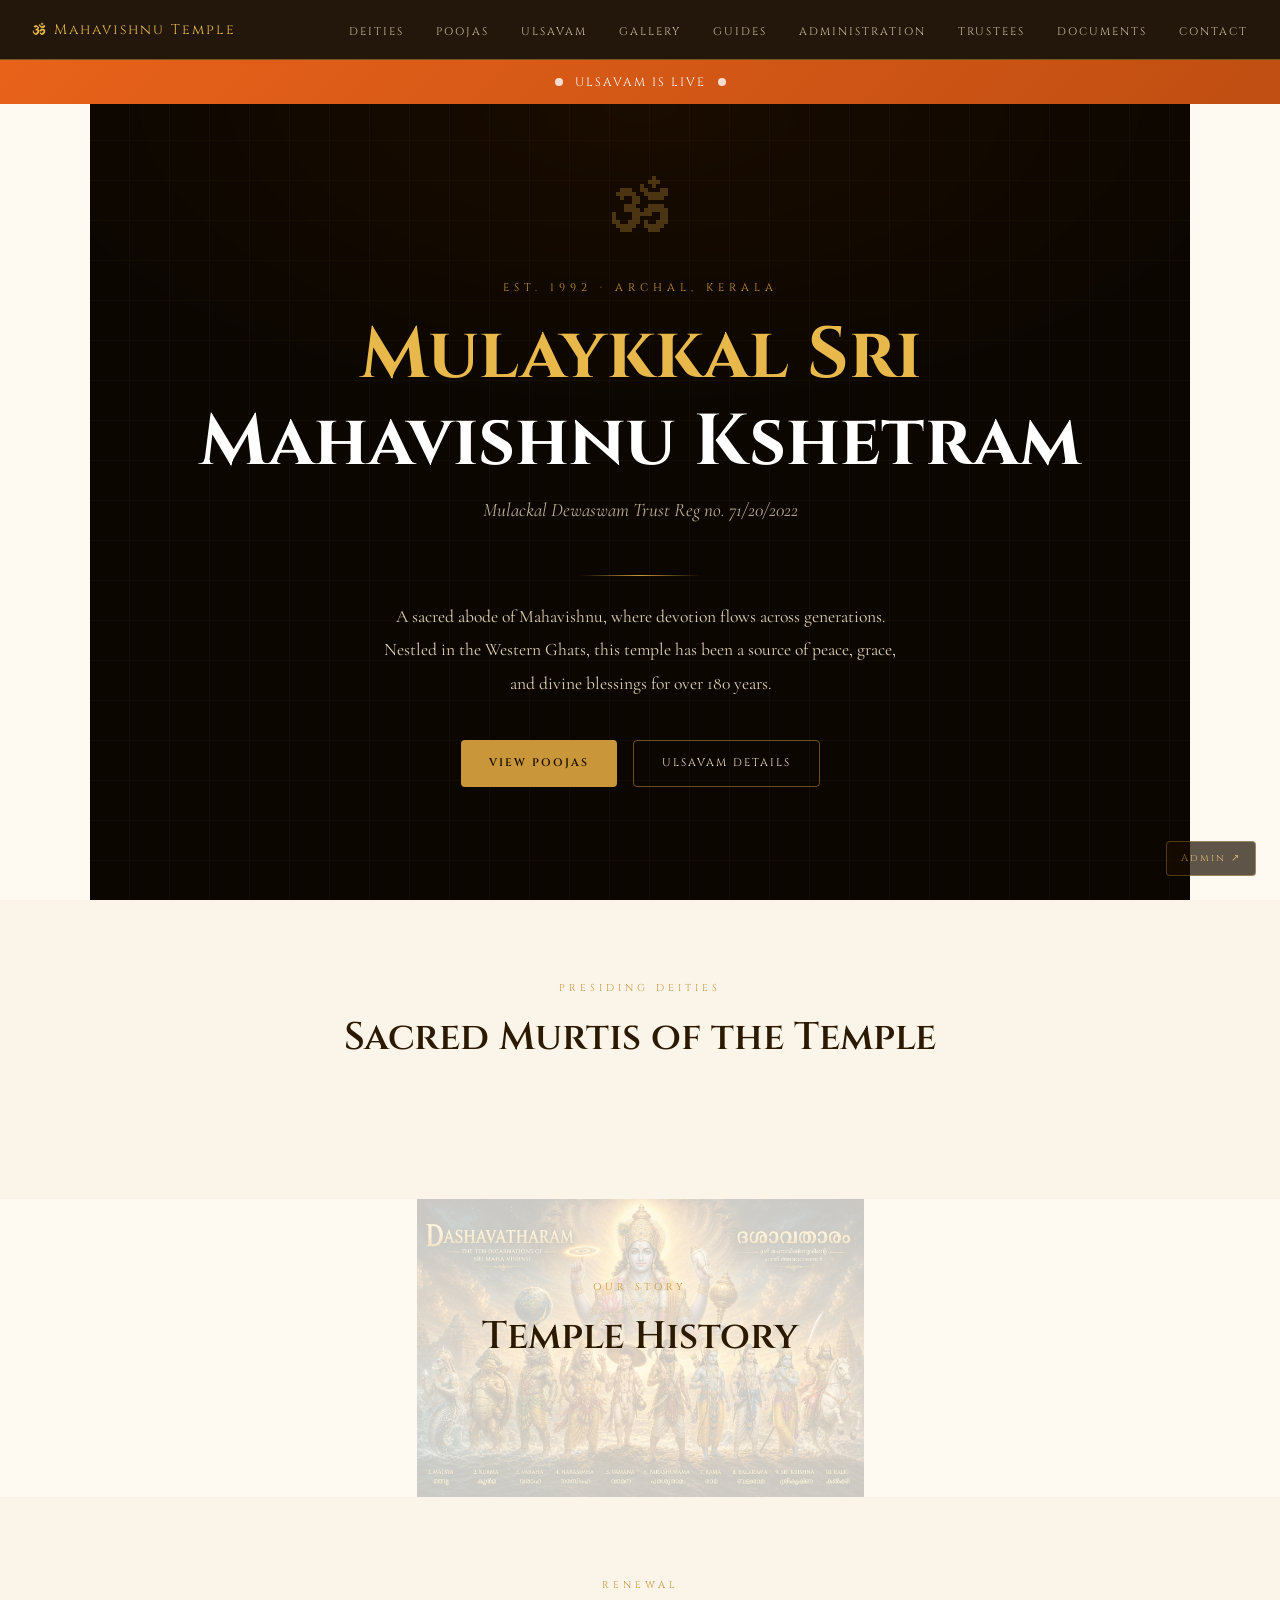
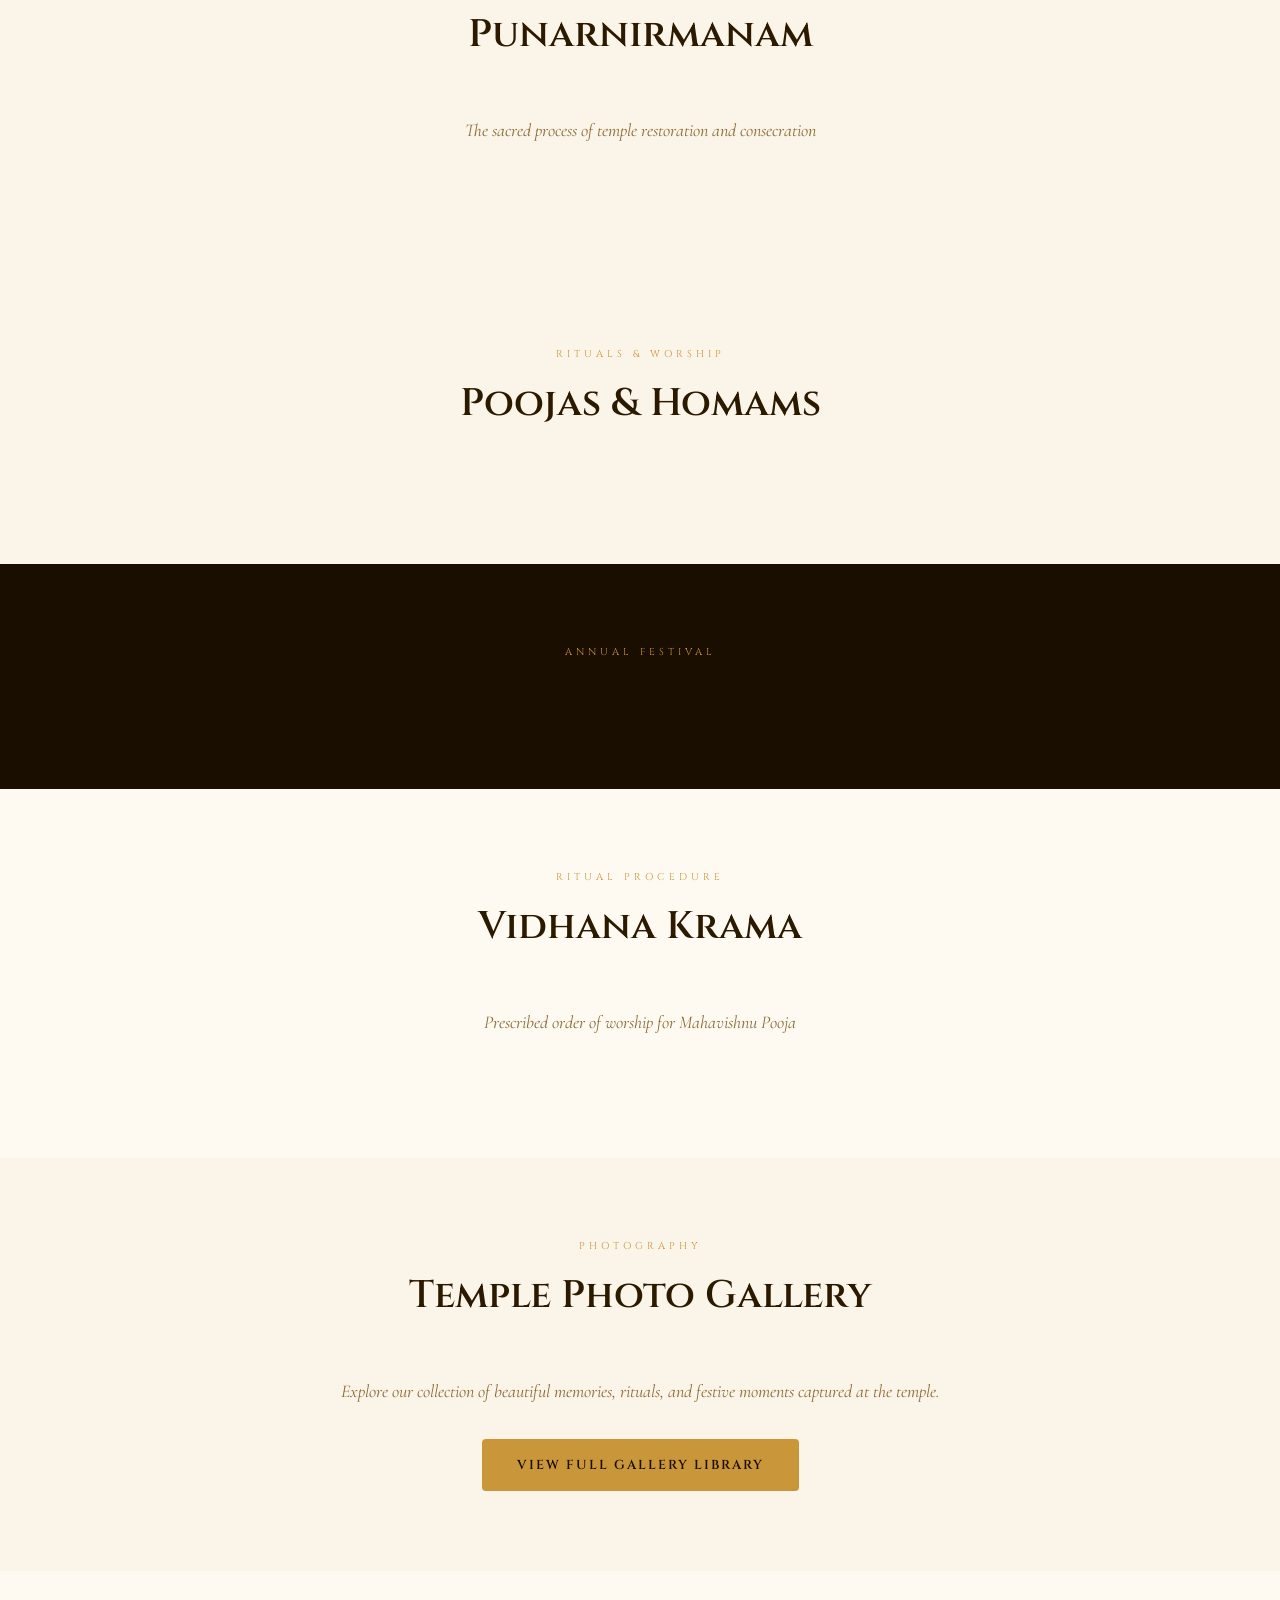
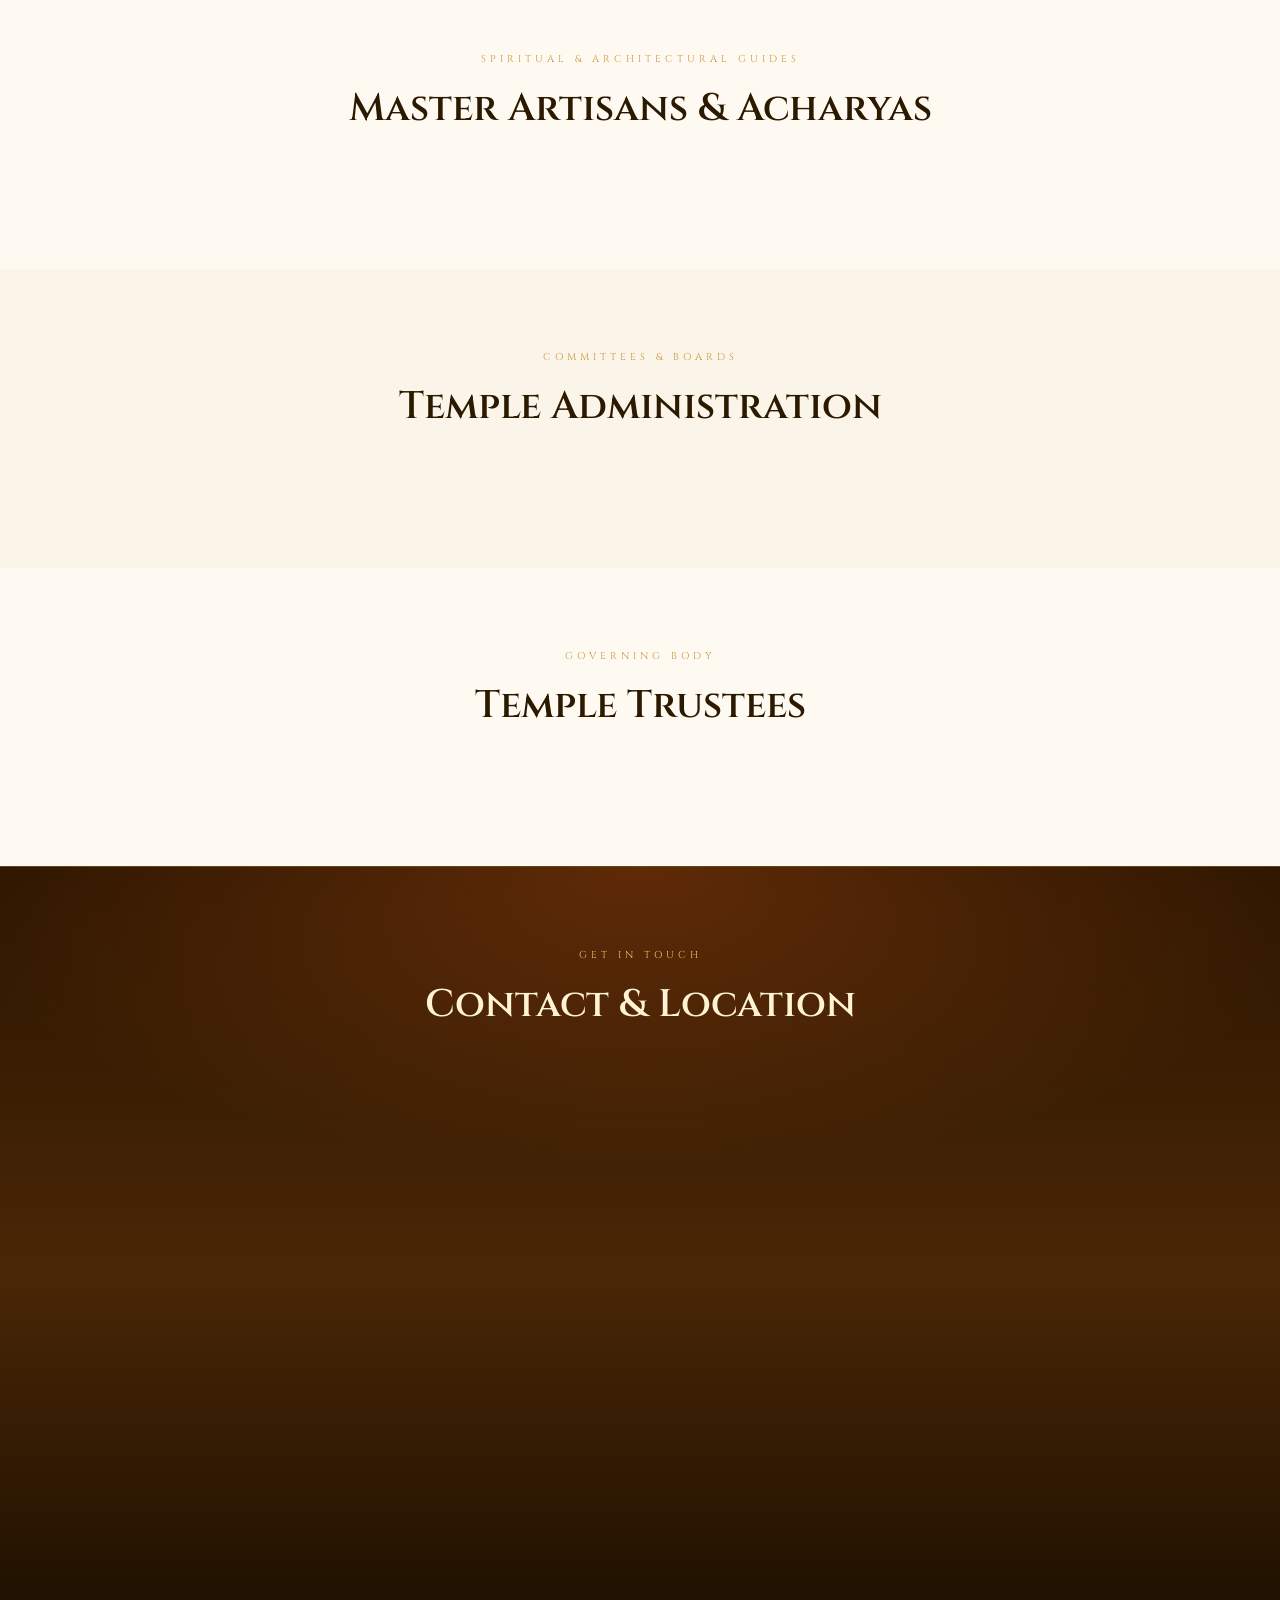
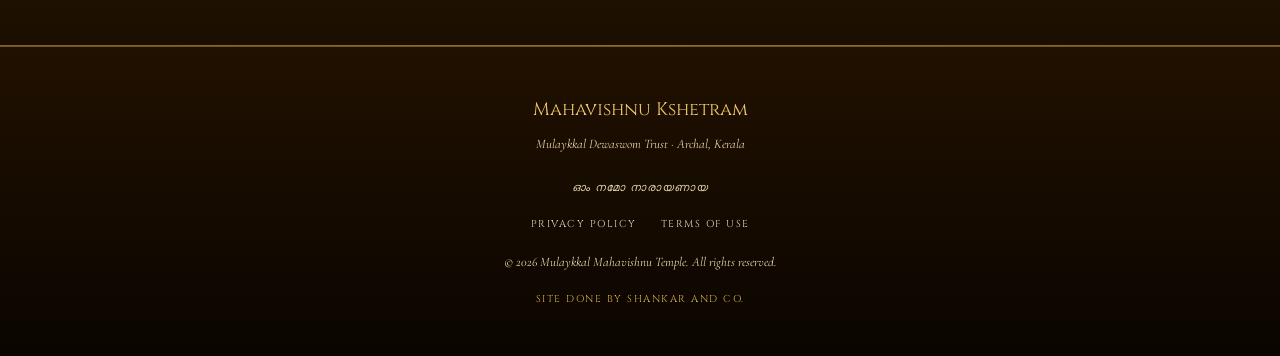
==== commit a34a9d72: "correction:location,terms footer contrast" ====
--- a/index.html
+++ b/index.html
@@ -9,14 +9,14 @@
        PRIMARY SEO
   ═══════════════════════════════════════════ -->
   <title>Mulaykkal Sri Mahavishnu Kshetram | Hindu Temple in Archal, Kerala</title>
-  <meta name="description" content="Mulaykkal Sri Mahavishnu Kshetram is a sacred Vaishnava temple in Archal, Kerala (691506), established in 1992. Find daily pooja timings, Ulsavam festival schedule, temple history, and contact details.">
+  <meta name="description" content="Mulaykkal Sri Mahavishnu Kshetram is a sacred Vaishnava temple in Archal, Kerala (691306), established in 1992. Find daily pooja timings, Ulsavam festival schedule, temple history, and contact details.">
   <meta name="keywords" content="Mulaykkal Mahavishnu Temple, Mahavishnu Kshetram Archal, Hindu temple Kerala, Vaishnava temple Kollam, pooja timings Kerala temple, Ulsavam Kerala, Mulackal Dewaswam, Archal temple, temple near Kollam">
   <meta name="robots" content="index, follow">
   <meta name="author" content="A Shankar">
   <meta name="geo.region" content="IN-KL">
   <meta name="geo.placename" content="Archal, Kerala">
-  <meta name="geo.position" content="8.9555;76.9202">
-  <meta name="ICBM" content="8.9555, 76.9202">
+  <meta name="geo.position" content="8.9552508;76.9318123">
+  <meta name="ICBM" content="8.9552508, 76.9318123">
   <link rel="canonical" href="https://mulaykal.templediary.in/">
 
   <!-- ═══════════════════════════════════════════
@@ -64,15 +64,15 @@
       "streetAddress": "Archal",
       "addressLocality": "Archal",
       "addressRegion": "Kerala",
-      "postalCode": "691506",
+      "postalCode": "691306",
       "addressCountry": "IN"
     },
     "geo": {
       "@type": "GeoCoordinates",
-      "latitude": 8.9555,
-      "longitude": 76.9202
+      "latitude": 8.9552508,
+      "longitude": 76.9318123
     },
-    "hasMap": "https://www.google.com/maps?q=8.9555,76.9202",
+    "hasMap": "https://maps.app.goo.gl/5oWuhdUgPGLVYgcP7",
     "sameAs": [
       "https://www.facebook.com/mulakalmahavishnushetram/"
     ],
@@ -281,7 +281,7 @@
     <div class="trustees-grid fade-in" id="trusteesGrid"></div>
   </section>
 
-  <section id="contact" class="full-bleed bg-dark"
+  <section id="contact" class="full-bleed contact-section"
     style="background: var(--deep); border-top: 1px solid var(--border-strong);">
     <div class="section-inner">
       <p class="section-label" style="color: var(--gold);">Get In Touch</p>
@@ -300,7 +300,7 @@
               <strong
                 style="color: var(--gold-light); font-family: var(--font-head); letter-spacing: 1px; font-size: 13px; text-transform: uppercase;">Location</strong><br>
               Mulaykkal Sri Mahavishnu Kshetram,<br>
-              Archal, Kerala - 691506
+              Archal, Kerala - 691306
             </p>
           </div>
 
@@ -339,7 +339,7 @@
         <div class="contact-map"
           style="border-radius: var(--radius); overflow: hidden; border: 1px solid var(--border-strong); height: 100%; min-height: 400px; background: #000;">
           <iframe
-            src="https://www.google.com/maps/embed?pb=!1m18!1m12!1m3!1d3942.348128362678!2d76.9202!3d8.9555!2m3!1f0!2f0!3f0!3m2!1i1024!2i768!4f13.1!3m3!1m2!1s0x3b05d15a51c911b3%3A0x6283b63a2fa8093d!2sArchal%2C%20Kerala!5e0!3m2!1sen!2sin!4v1713589053912!5m2!1sen!2sin"
+            src="https://www.google.com/maps?q=Mulaykkal%20Sreemahavishnu%20kshethram%408.9552508,76.9318123&z=17&output=embed"
             width="100%" height="100%" style="border:0;" allowfullscreen="" loading="lazy"
             referrerpolicy="no-referrer-when-downgrade"></iframe>
         </div>
@@ -353,6 +353,13 @@
     <div class="footer-sub" style="margin-top:24px; font-size:11px; letter-spacing:1px;">
       ഓം നമോ നാരായണായ
     </div>
+    <div class="footer-links">
+      <a href="privacy.html">Privacy Policy</a>
+      <a href="terms.html">Terms of Use</a>
+    </div>
+    <p class="footer-sub" style="margin-top:18px; font-size:13px;">
+      © <span id="year"></span> Mulaykkal Mahavishnu Temple. All rights reserved.
+    </p>
     <div class="footer-credit">Site done by Shankar and Co.</div>
   </footer>
 
@@ -370,13 +377,6 @@
   <script src="js/data.js"></script>
   <script src="js/app.js"></script>
 
-  <p style="margin:10px auto; width:fit-content; font-size:14px; color:var(--muted);">
-    © <span id="year"></span> Mulaykkal Mahavishnu Temple. All rights reserved.
-  </p>
-  <div class="footer-links">
-    <a href="privacy.html">Privacy Policy</a>
-    <a href="terms.html">Terms of Use</a>
-  </div>
   <script>
     document.getElementById("year").textContent = new Date().getFullYear();
   </script>
--- a/css/style.css
+++ b/css/style.css
@@ -109,12 +109,29 @@
   
   
   .gallery-grid { display: grid; grid-template-columns: repeat(auto-fill, minmax(200px, 1fr)); gap: 8px; }
-  .gallery-item { aspect-ratio: 4/3; border-radius: var(--radius); overflow: hidden; position: relative; cursor: pointer; }
+  .gallery-item { aspect-ratio: 4/3; border-radius: var(--radius); overflow: hidden; position: relative; background: var(--gold-faint); }
+  .gallery-open { display: block; width: 100%; height: 100%; padding: 0; border: 0; background: transparent; cursor: pointer; }
+  .gallery-open img { display: block; width: 100%; height: 100%; object-fit: cover; }
+  .gallery-open:focus-visible { outline: 3px solid var(--saffron); outline-offset: -3px; }
   .gallery-placeholder { width: 100%; height: 100%; display: flex; align-items: center; justify-content: center; font-family: var(--font-head); font-size: 11px; letter-spacing: 1px; color: #fff; text-transform: uppercase; transition: opacity 0.3s; }
   .gallery-item:hover .gallery-placeholder { opacity: 0.7; }
   .gallery-albums { display: flex; flex-wrap: wrap; gap: 8px; margin-bottom: 2rem; }
   .album-tab { font-family: var(--font-head); font-size: 11px; letter-spacing: 2px; padding: 8px 16px; border: 1px solid var(--border); border-radius: var(--radius); cursor: pointer; background: transparent; color: var(--muted); transition: 0.2s; text-transform: uppercase; }
   .album-tab.active, .album-tab:hover { background: var(--gold); color: var(--deep); border-color: var(--gold); }
+  .lightbox-open { overflow: hidden; }
+  .gallery-lightbox { position: fixed; inset: 0; z-index: 1000; display: none; align-items: center; justify-content: center; padding: 72px 6vw 48px; background: rgba(12,7,0,0.92); }
+  .gallery-lightbox.active { display: flex; }
+  .lightbox-frame { margin: 0; width: min(1100px, 100%); max-height: 100%; display: grid; gap: 1rem; justify-items: center; }
+  .lightbox-image { display: block; max-width: 100%; max-height: calc(100vh - 160px); object-fit: contain; border-radius: var(--radius); box-shadow: 0 18px 70px rgba(0,0,0,0.45); background: #120900; }
+  .lightbox-caption { max-width: 760px; color: var(--gold-pale); font-style: italic; text-align: center; line-height: 1.5; }
+  .lightbox-close, .lightbox-nav { position: fixed; border: 1px solid rgba(232,184,75,0.55); background: rgba(26,14,0,0.82); color: var(--gold-light); cursor: pointer; transition: background 0.2s, border-color 0.2s, transform 0.2s; }
+  .lightbox-close:hover, .lightbox-nav:hover { background: var(--gold); border-color: var(--gold); color: var(--deep); transform: translateY(-1px); }
+  .lightbox-close:focus-visible, .lightbox-nav:focus-visible { outline: 3px solid var(--saffron-light); outline-offset: 2px; }
+  .lightbox-close { top: 20px; right: 20px; width: 44px; height: 44px; border-radius: 50%; font-size: 28px; line-height: 1; }
+  .lightbox-nav { top: 50%; width: 48px; height: 64px; border-radius: var(--radius); font-size: 42px; line-height: 1; transform: translateY(-50%); }
+  .lightbox-nav:hover { transform: translateY(calc(-50% - 1px)); }
+  .lightbox-prev { left: 20px; }
+  .lightbox-next { right: 20px; }
   
   .ritual-steps { max-width: 680px; margin: 0 auto; counter-reset: steps; }
   .ritual-step { display: flex; gap: 1.5rem; align-items: start; padding: 1.5rem 0; border-bottom: 1px solid var(--border); counter-increment: steps; }
@@ -144,15 +161,51 @@
   .contact-role { font-family: var(--font-head); font-size: 10px; letter-spacing: 3px; text-transform: uppercase; color: var(--gold); margin-bottom: 8px; }
   .contact-name { font-family: var(--font-head); font-size: 16px; font-weight: 600; color: var(--dark); margin-bottom: 8px; }
   .contact-phone { font-size: 18px; color: var(--mid); letter-spacing: 1px; }
+  .contact-section { background: radial-gradient(ellipse 80% 55% at 50% 0%, rgba(232,98,26,0.28), transparent 70%), linear-gradient(180deg, #2A1500 0%, #4A2706 52%, #1A0E00 100%) !important; border-top: 1px solid rgba(232,184,75,0.34) !important; border-bottom: 1px solid rgba(232,184,75,0.45); }
+  .contact-section .section-label { color: #F3CA68 !important; }
+  .contact-section .section-title.light { color: #FFF3D4; }
+  .contact-section .contact-layout { color: #F5E6C8; }
+  .contact-section p { color: #F5E6C8 !important; }
+  .contact-section p a { color: #FFE3A0 !important; }
+  .contact-section .contact-details { color: #F5E6C8 !important; background: linear-gradient(145deg, rgba(26,14,0,0.84), rgba(92,61,16,0.62)) !important; border-color: rgba(232,184,75,0.42) !important; box-shadow: 0 18px 60px rgba(0,0,0,0.26), inset 0 1px 0 rgba(255,243,212,0.08); }
+  .contact-section .contact-details h3,
+  .contact-section .contact-details strong { color: #F3CA68 !important; }
+  .contact-section .contact-details a { color: #FFE3A0 !important; }
+  .contact-section .social-link { color: #FFE3A0 !important; border-color: rgba(232,184,75,0.5) !important; background: rgba(26,14,0,0.38); }
+  .contact-section .social-link:hover { color: var(--deep) !important; background: #E8B84B; border-color: #E8B84B !important; }
+  .contact-section .contact-map { border-color: rgba(232,184,75,0.5) !important; box-shadow: 0 18px 60px rgba(0,0,0,0.24); }
   
   .social-links { display: flex; justify-content: center; gap: 1rem; flex-wrap: wrap; }
   .social-link { font-family: var(--font-head); font-size: 11px; letter-spacing: 2px; text-transform: uppercase; padding: 10px 20px; border: 1px solid var(--border); border-radius: var(--radius); color: var(--muted); text-decoration: none; transition: 0.2s; display: flex; align-items: center; gap: 8px; }
   .social-link:hover { border-color: var(--gold); color: var(--gold); }
   
-  footer { background: var(--deep); border-top: 1px solid var(--border); padding: 3rem 2rem; text-align: center; }
-  .footer-name { font-family: var(--font-head); font-size: 18px; color: var(--gold-light); margin-bottom: 8px; }
-  .footer-sub { font-size: 13px; color: var(--muted); font-style: italic; }
-  .footer-credit { margin-top: 18px; font-family: var(--font-head); font-size: 10px; letter-spacing: 1.5px; color: var(--gold); text-transform: uppercase; opacity: 0.75; }
+  footer { background: linear-gradient(180deg, #211100 0%, #0A0500 100%); border-top: 1px solid rgba(232,184,75,0.45); padding: 3rem 2rem; text-align: center; }
+  .footer-name { font-family: var(--font-head); font-size: 18px; color: #F3CA68; margin-bottom: 8px; }
+  .footer-sub { font-size: 13px; color: #E9D6AD; font-style: italic; }
+  .footer-credit { margin-top: 18px; font-family: var(--font-head); font-size: 10px; letter-spacing: 1.5px; color: #E8B84B; text-transform: uppercase; opacity: 0.95; }
+
+  .legal-page { background: linear-gradient(180deg, #FBF4E8 0%, var(--cream) 44%, #fff 100%); min-height: 100vh; }
+  .legal-hero { max-width: none; padding: 120px 0 4rem; background: var(--deep); color: var(--gold-pale); overflow: hidden; }
+  .legal-hero::before { content: ''; position: absolute; inset: 0; background: radial-gradient(ellipse 70% 50% at 50% 0%, rgba(232,98,26,0.26), transparent 65%), radial-gradient(ellipse 80% 55% at 50% 100%, rgba(201,150,58,0.2), transparent 70%); pointer-events: none; }
+  .legal-hero::after { content: ''; position: absolute; inset: 0; opacity: 0.06; background-image: repeating-linear-gradient(0deg, transparent, transparent 35px, rgba(232,184,75,1) 36px), repeating-linear-gradient(90deg, transparent, transparent 35px, rgba(232,184,75,1) 36px); pointer-events: none; }
+  .legal-hero .section-inner { position: relative; z-index: 1; text-align: center; }
+  .legal-title { font-family: var(--font-head); font-size: clamp(2rem, 5vw, 4rem); color: var(--gold-light); line-height: 1.15; font-weight: 600; margin-bottom: 1rem; }
+  .legal-intro { max-width: 720px; margin: 0 auto; color: var(--gold-pale); font-size: 1.15rem; line-height: 1.85; opacity: 0.9; }
+  .legal-meta { display: flex; flex-wrap: wrap; justify-content: center; gap: 10px; margin-top: 2rem; }
+  .legal-meta span { font-family: var(--font-head); font-size: 10px; letter-spacing: 2px; text-transform: uppercase; color: var(--gold-light); border: 1px solid rgba(232,184,75,0.38); background: rgba(26,14,0,0.45); border-radius: var(--radius); padding: 8px 12px; }
+  .legal-content { max-width: 920px; padding-top: 3rem; }
+  .legal-summary { display: flex; flex-wrap: wrap; justify-content: center; gap: 10px; margin: 0 auto 2rem; }
+  .legal-summary a { font-family: var(--font-head); font-size: 10px; letter-spacing: 2px; text-transform: uppercase; text-decoration: none; color: var(--mid); background: #fff; border: 1px solid var(--border); border-radius: var(--radius); padding: 9px 13px; transition: color 0.2s, border-color 0.2s, transform 0.2s; }
+  .legal-summary a:hover { color: var(--saffron); border-color: var(--gold-light); transform: translateY(-1px); }
+  .legal-card { display: grid; grid-template-columns: 54px 1fr; gap: 1.25rem; align-items: start; background: #fff; border: 1px solid var(--border); border-radius: var(--radius); padding: 1.5rem; margin-bottom: 1rem; box-shadow: 0 10px 36px rgba(42,20,0,0.06); }
+  .legal-card-icon { width: 44px; height: 44px; border-radius: 50%; display: flex; align-items: center; justify-content: center; background: var(--gold-faint); border: 1px solid var(--border); color: var(--gold); font-family: var(--font-head); font-size: 12px; font-weight: 700; }
+  .legal-card h2 { font-family: var(--font-head); font-size: 18px; color: var(--dark); margin-bottom: 0.45rem; font-weight: 600; }
+  .legal-card p { color: var(--mid); font-size: 16px; line-height: 1.75; }
+  .legal-card p + p { margin-top: 0.85rem; }
+  .legal-card a:not(.btn-gold) { color: var(--saffron); text-decoration: none; border-bottom: 1px solid rgba(232,98,26,0.35); }
+  .legal-card a:not(.btn-gold):hover { color: var(--gold); border-bottom-color: var(--gold); }
+  .legal-contact-card { grid-template-columns: 1fr auto; align-items: center; background: linear-gradient(135deg, rgba(201,150,58,0.12), rgba(232,98,26,0.08)); }
+  .legal-contact-card .section-label { text-align: left; margin-bottom: 0.25rem; }
   
   .admin-link { position: fixed; bottom: 24px; right: 24px; z-index: 200; background: var(--deep); border: 1px solid var(--border-strong); color: var(--gold); font-family: var(--font-head); font-size: 10px; letter-spacing: 2px; padding: 8px 14px; border-radius: var(--radius); text-decoration: none; opacity: 0.7; transition: opacity 0.2s; }
   .admin-link:hover { opacity: 1; }
@@ -178,6 +231,17 @@
     .trustees-grid { grid-template-columns: repeat(auto-fill, minmax(140px, 1fr)); gap: 1rem; }
     .acharyas-grid { grid-template-columns: 1fr; }
     .acharyas-grid .trustee-avatar { max-width: 100%; height: auto; aspect-ratio: 9/10; }
+    .gallery-lightbox { padding: 72px 1rem 32px; }
+    .lightbox-image { max-height: calc(100vh - 180px); }
+    .lightbox-nav { top: auto; bottom: 16px; width: 44px; height: 44px; font-size: 32px; transform: none; }
+    .lightbox-nav:hover { transform: translateY(-1px); }
+    .lightbox-prev { left: calc(50% - 56px); }
+    .lightbox-next { right: calc(50% - 56px); }
+    .legal-hero { padding-top: 100px; }
+    .legal-content { padding: 2rem 1rem 4rem; }
+    .legal-card { grid-template-columns: 1fr; gap: 0.85rem; padding: 1.25rem; }
+    .legal-contact-card { grid-template-columns: 1fr; }
+    .legal-contact-card .btn-gold { width: 100%; text-align: center; }
   }
   
   .fade-in { opacity: 0; transform: translateY(20px); transition: opacity 0.6s ease, transform 0.6s ease; }
@@ -188,16 +252,21 @@
 .footer-links {
   display: flex;
   justify-content: center;
-  gap: 1.5rem;
-  margin-top: 10px;
+  flex-wrap: wrap;
+  gap: 0.85rem 1.5rem;
+  margin-top: 18px;
 }
 
 .footer-links a {
   text-decoration: none;
-  color: var(--muted);
-  font-size: 13px;
+  color: #F5E6C8;
+  font-family: var(--font-head);
+  font-size: 10px;
+  letter-spacing: 1.5px;
+  text-transform: uppercase;
+  opacity: 0.95;
 }
 
 .footer-links a:hover {
-  color: var(--gold);
-}
+  color: #FFFFFF;
+}
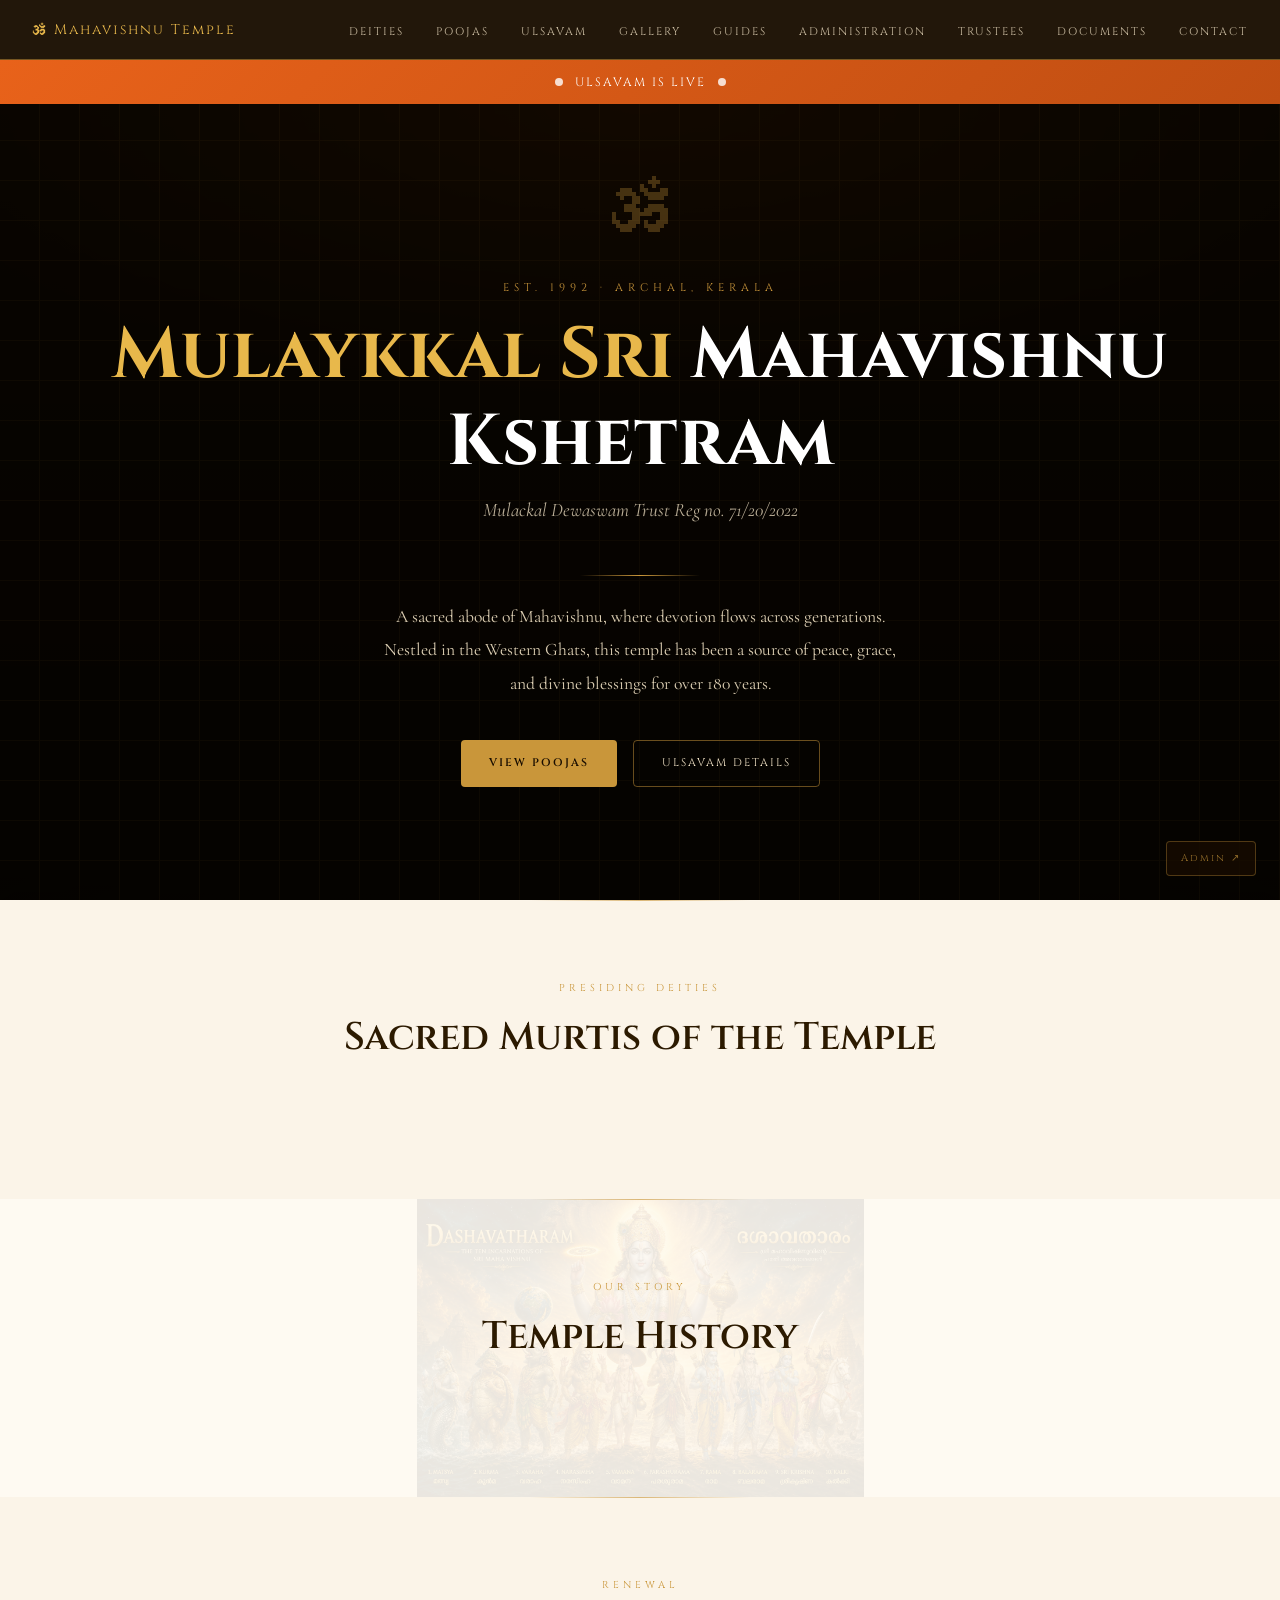
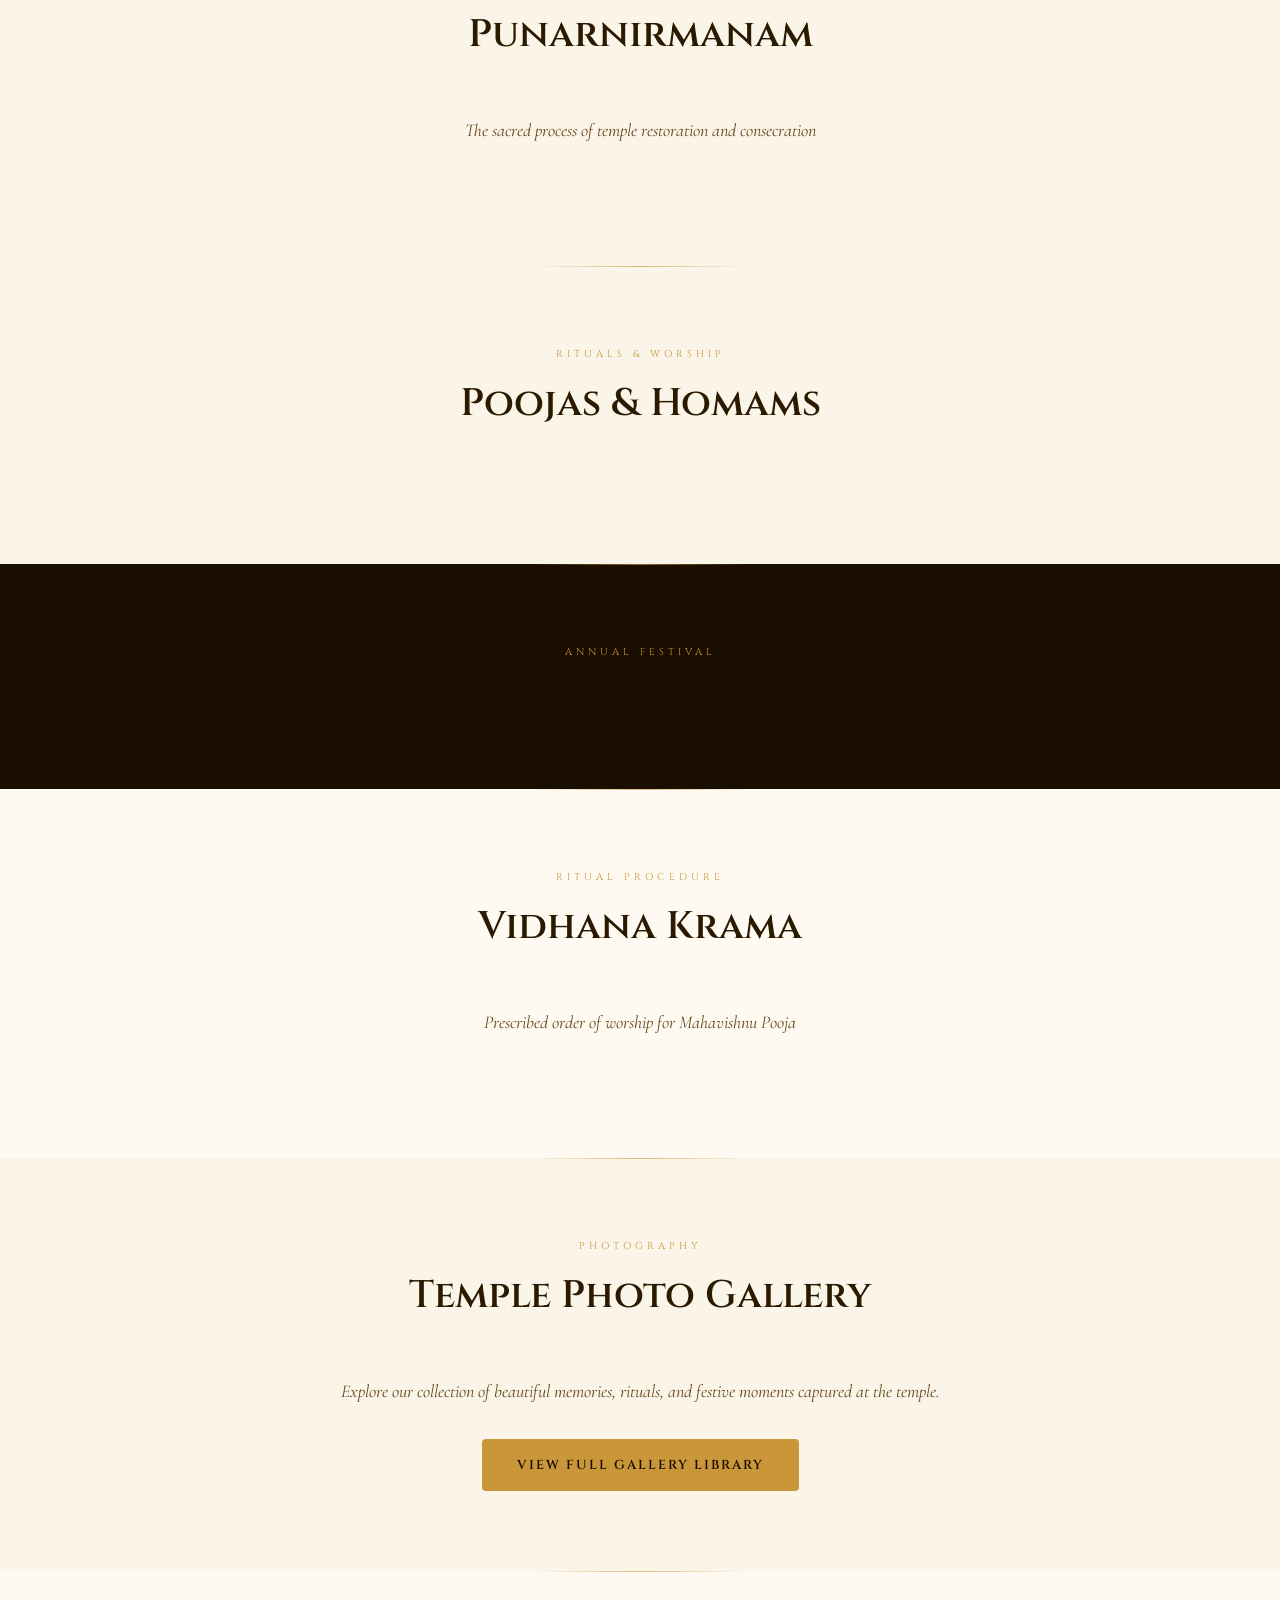
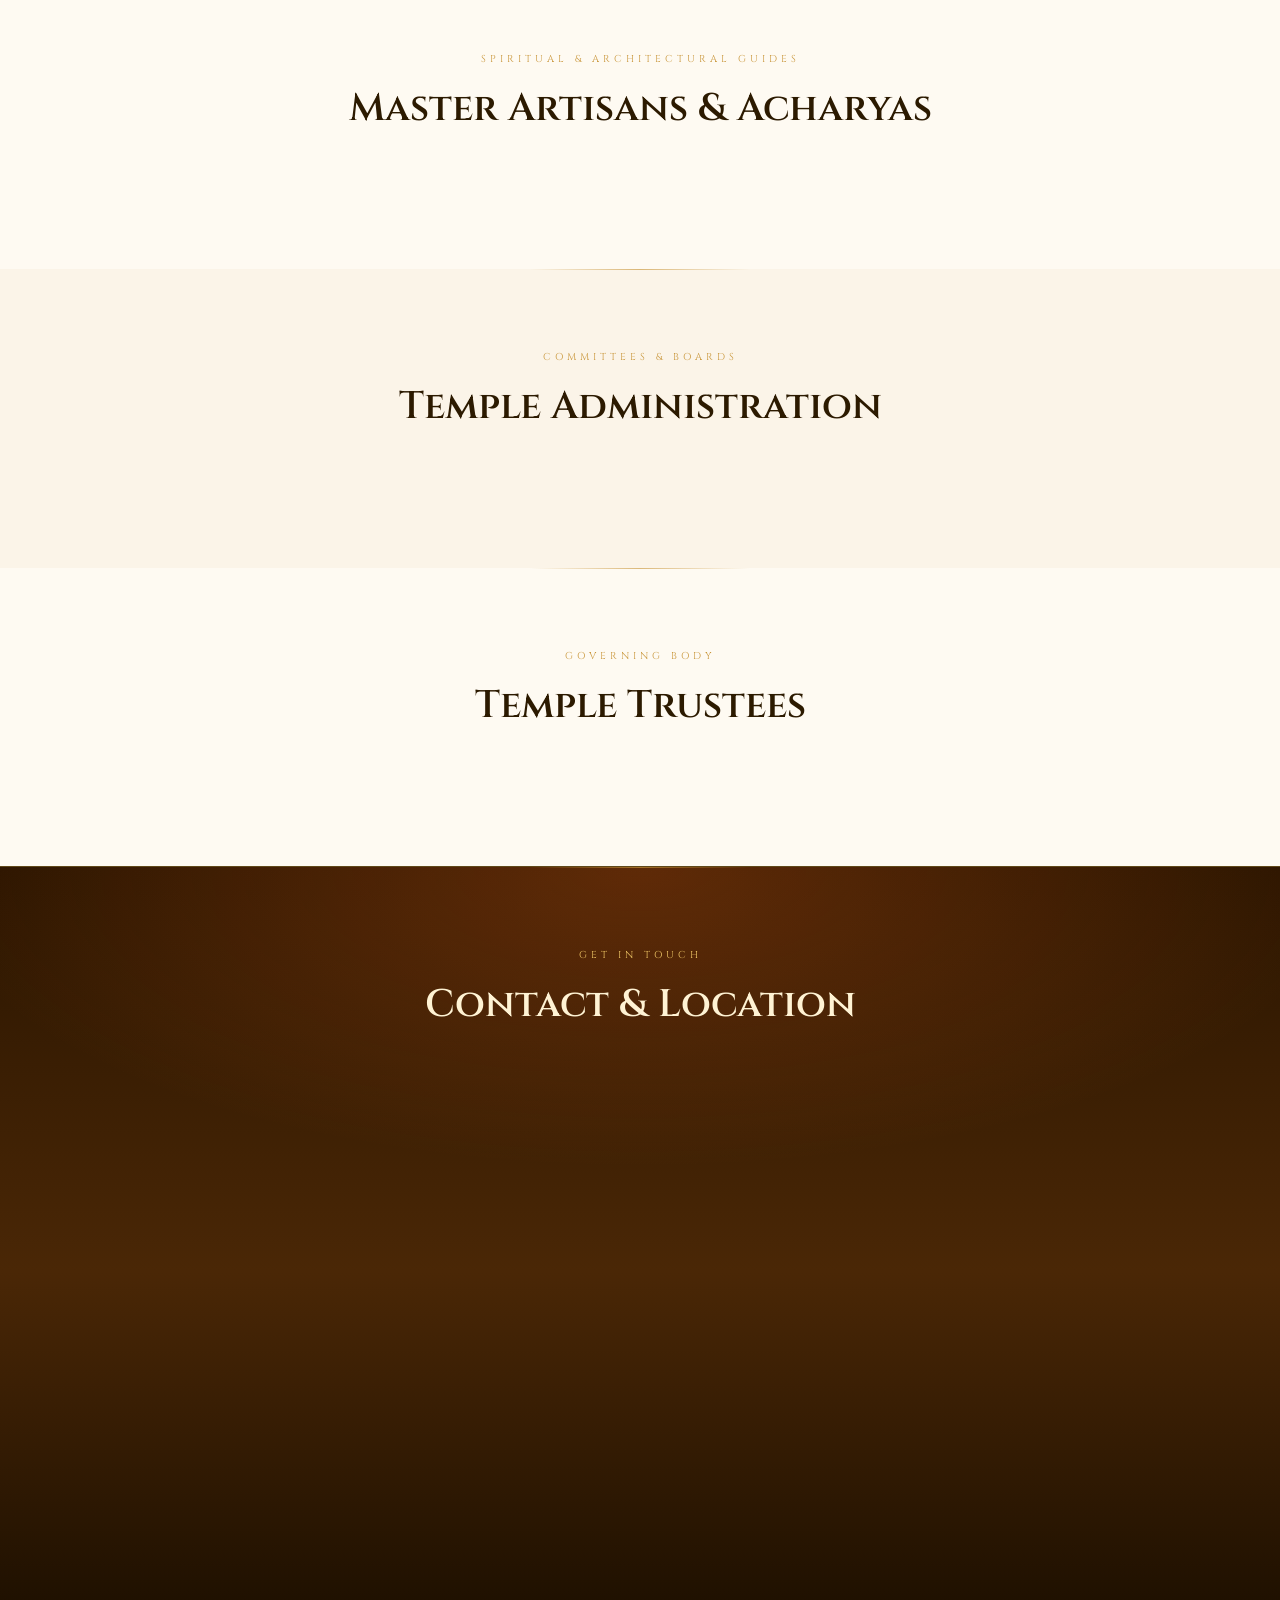
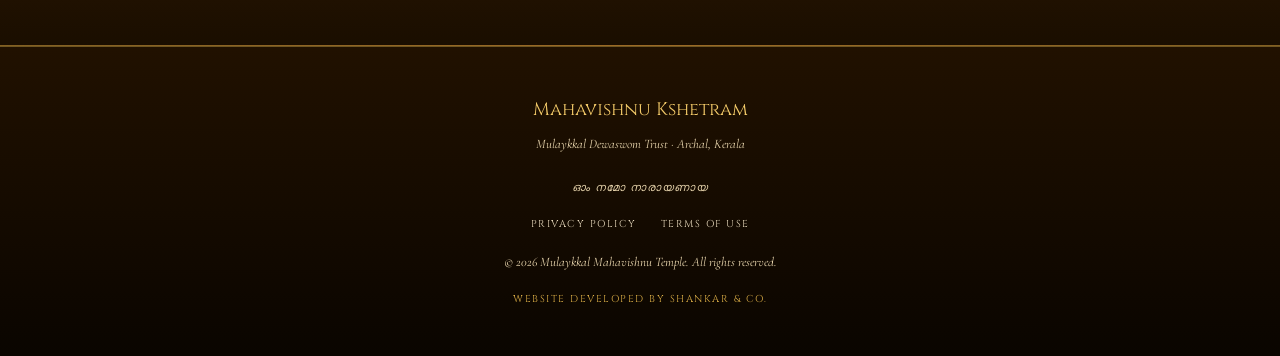
==== commit ca191e74: "seo,documents,hero,boxes" ====
--- a/index.html
+++ b/index.html
@@ -27,7 +27,7 @@
   <meta property="og:title" content="Mulaykkal Sri Mahavishnu Kshetram — Archal, Kerala">
   <meta property="og:description" content="A sacred abode of Mahavishnu nestled in the Western Ghats. Explore daily pooja timings, Ulsavam festival details, and the spiritual heritage of this 180-year-old temple in Archal, Kerala.">
   <meta property="og:url" content="https://mulaykal.templediary.in/">
-  <meta property="og:image" content="https://mulaykal.templediary.in/output.png">
+  <meta property="og:image" content="https://mulaykal.templediary.in/og-image.png">
   <meta property="og:image:width" content="1200">
   <meta property="og:image:height" content="630">
   <meta property="og:image:alt" content="Mulaykkal Sri Mahavishnu Kshetram temple in Archal, Kerala">
@@ -39,7 +39,7 @@
   <meta name="twitter:card" content="summary_large_image">
   <meta name="twitter:title" content="Mulaykkal Sri Mahavishnu Kshetram — Archal, Kerala">
   <meta name="twitter:description" content="Sacred Vaishnava temple in Archal, Kerala. Daily poojas, Ulsavam festival, and 180+ years of devotion.">
-  <meta name="twitter:image" content="https://mulaykal.templediary.in/output.png">
+  <meta name="twitter:image" content="https://mulaykal.templediary.in/og-image.png">
   <meta name="twitter:image:alt" content="Mulaykkal Sri Mahavishnu Kshetram, Archal Kerala">
 
   <!-- ═══════════════════════════════════════════
@@ -202,7 +202,7 @@
 
   <section id="about">
     <div
-      style="position: absolute; inset: 0; background-image: url('dashavataram.png'); background-size: contain; background-position: center top; background-repeat: no-repeat; opacity: 0.20; z-index: -1;">
+      style="position: absolute; inset: 0; background-image: url('dashavataram.png'); background-size: contain; background-position: center top; background-repeat: no-repeat; opacity: 0.08; z-index: -1;">
     </div>
     <p class="section-label">Our Story</p>
     <h2 class="section-title">Temple History</h2>
@@ -360,7 +360,7 @@
     <p class="footer-sub" style="margin-top:18px; font-size:13px;">
       © <span id="year"></span> Mulaykkal Mahavishnu Temple. All rights reserved.
     </p>
-    <div class="footer-credit">Site done by Shankar and Co.</div>
+    <div class="footer-credit">Website developed by Shankar & Co.</div>
   </footer>
 
   <a href="login.html" class="admin-link">Admin ↗</a>
--- a/css/style.css
+++ b/css/style.css
@@ -1,7 +1,7 @@
   :root {
     --gold: #C9963A; --gold-light: #E8B84B; --gold-pale: #F5E6C8; --gold-faint: #FDF7EC;
     --saffron: #E8621A; --saffron-light: #F07840; --cream: #FEFAF2; --deep: #1A0E00;
-    --dark: #2C1A00; --mid: #5C3D10; --muted: #8B6A35;
+    --dark: #2C1A00; --mid: #432C0A; --muted: #654719;
     --border: rgba(201,150,58,0.25); --border-strong: rgba(201,150,58,0.5);
     --shadow: 0 4px 32px rgba(42,20,0,0.12); --radius: 4px;
     --font-head: 'Cinzel', serif; --font-body: 'Cormorant Garamond', serif;
@@ -22,9 +22,9 @@
   .nav-toggle { display: none; flex-direction: column; gap: 5px; cursor: pointer; padding: 4px; }
   .nav-toggle span { width: 22px; height: 1.5px; background: var(--gold-light); transition: 0.3s; }
   
-  #hero { min-height: 100vh; background: var(--deep); display: flex; flex-direction: column; align-items: center; justify-content: center; position: relative; overflow: hidden; text-align: center; padding: 80px 2rem 4rem; background-size: cover; background-position: center; }
+  #hero { max-width: none; width: 100%; min-height: 100vh; background: var(--deep); display: flex; flex-direction: column; align-items: center; justify-content: center; position: relative; overflow: hidden; text-align: center; padding: 80px 2rem 4rem; background-size: cover; background-position: center; }
   .hero-bg { position: absolute; inset: 0; background-color: var(--deep); background-size: cover; background-position: center; transition: background-image 0.5s ease; }
-  .hero-overlay { position: absolute; inset: 0; background: radial-gradient(ellipse 80% 50% at 50% 120%, rgba(201,150,58,0.2) 0%, transparent 80%), radial-gradient(ellipse 60% 40% at 50% 0%, rgba(232,98,26,0.3) 0%, rgba(0,0,0,0.6) 100%); mix-blend-mode: multiply; }
+  .hero-overlay { position: absolute; inset: 0; background: linear-gradient(180deg, rgba(10,5,0,0.32), rgba(10,5,0,0.68)), radial-gradient(ellipse 80% 50% at 50% 120%, rgba(201,150,58,0.2) 0%, transparent 80%), radial-gradient(ellipse 60% 40% at 50% 0%, rgba(232,98,26,0.3) 0%, rgba(0,0,0,0.6) 100%); mix-blend-mode: multiply; }
   .hero-pattern { position: absolute; inset: 0; opacity: 0.04; background-image: repeating-linear-gradient(0deg, transparent, transparent 39px, rgba(201,150,58,1) 39px, rgba(201,150,58,1) 40px), repeating-linear-gradient(90deg, transparent, transparent 39px, rgba(201,150,58,1) 39px, rgba(201,150,58,1) 40px); }
   .hero-om { font-size: 64px; color: var(--gold); opacity: 0.3; margin-bottom: 1rem; animation: pulse 4s ease-in-out infinite; position: relative; z-index: 2;}
   @keyframes pulse { 0%,100%{opacity:0.25} 50%{opacity:0.45} }
@@ -45,6 +45,7 @@
   @keyframes blink { 0%,100%{opacity:0.4} 50%{opacity:1} }
   
   section { padding: 5rem 2rem; max-width: 1100px; margin: 0 auto; position: relative; z-index: 2; }
+  section:not(#hero)::before { content: ''; position: absolute; top: 0; left: 50%; width: min(220px, 42vw); height: 1px; transform: translateX(-50%); background: linear-gradient(90deg, transparent, rgba(201,150,58,0.65), transparent); }
   section.full-bleed { max-width: none; padding: 5rem 0; }
   .section-inner { max-width: 1100px; margin: 0 auto; padding: 0 2rem; }
   .section-label { font-family: var(--font-head); font-size: 10px; letter-spacing: 4px; text-transform: uppercase; color: var(--gold); text-align: center; margin-bottom: 0.5rem; }
@@ -56,8 +57,8 @@
   .bg-cream { background: var(--cream); }
   
   .deities-grid { display: grid; grid-template-columns: repeat(auto-fill, minmax(140px, 1fr)); gap: 1.5rem; }
-  .deity-card { background: var(--cream); border: 1px solid var(--border); border-radius: var(--radius); padding: 1.5rem 1rem; text-align: center; transition: border-color 0.2s, transform 0.2s; }
-  .deity-card:hover { border-color: var(--gold); transform: translateY(-2px); }
+  .deity-card { background: rgba(255,255,255,0.78); border: 1px solid var(--border); border-top: 3px solid rgba(201,150,58,0.72); border-radius: var(--radius); padding: 1.5rem 1rem; text-align: center; box-shadow: 0 8px 28px rgba(42,20,0,0.06); transition: border-color 0.2s, transform 0.2s, box-shadow 0.2s; }
+  .deity-card:hover { border-color: var(--gold); transform: translateY(-2px); box-shadow: var(--shadow); }
   .deity-icon { width: 52px; height: 52px; border-radius: 50%; background: var(--gold-faint); border: 1px solid var(--border); margin: 0 auto 0.75rem; display: flex; align-items: center; justify-content: center; font-size: 22px; }
   .deity-name { font-family: var(--font-head); font-size: 12px; letter-spacing: 1px; color: var(--dark); font-weight: 600; margin-bottom: 4px; }
   .deity-main { font-size: 10px; text-transform: uppercase; letter-spacing: 2px; color: var(--gold); font-family: var(--font-head); }
@@ -133,14 +134,14 @@
   .lightbox-prev { left: 20px; }
   .lightbox-next { right: 20px; }
   
-  .ritual-steps { max-width: 680px; margin: 0 auto; counter-reset: steps; }
-  .ritual-step { display: flex; gap: 1.5rem; align-items: start; padding: 1.5rem 0; border-bottom: 1px solid var(--border); counter-increment: steps; }
+  .ritual-steps { max-width: 680px; margin: 0 auto; counter-reset: steps; display: grid; gap: 0.85rem; }
+  .ritual-step { display: flex; gap: 1.5rem; align-items: start; padding: 1.25rem 1.35rem; border: 1px solid var(--border); border-left: 3px solid var(--gold); border-radius: var(--radius); background: rgba(255,255,255,0.78); box-shadow: 0 8px 28px rgba(42,20,0,0.06); counter-increment: steps; }
   .ritual-step::before { content: counter(steps, upper-roman); font-family: var(--font-head); font-size: 14px; color: var(--gold); min-width: 32px; padding-top: 4px; font-weight: 600; letter-spacing: 1px; }
   .ritual-step-title { font-family: var(--font-head); font-size: 15px; font-weight: 600; color: var(--dark); margin-bottom: 4px; }
   .ritual-step-desc { font-size: 15px; color: var(--mid); line-height: 1.7; }
   
   .about-content { max-width: 720px; margin: 0 auto; text-align: center; }
-  .about-content p { font-size: 1.1rem; line-height: 2; color: var(--mid); font-style: italic; }
+  .about-content p { font-size: 1.1rem; line-height: 2; color: var(--dark); font-style: italic; font-weight: 500; }
   .about-content p + p { margin-top: 1.5rem; }
   
   .punar-grid { display: grid; grid-template-columns: repeat(auto-fill, minmax(280px, 1fr)); gap: 1.5rem; }
@@ -223,11 +224,20 @@
     .nav-links { display: none; flex-direction: column; gap: 1.5rem; }
     .nav-links.open { display: flex; position: fixed; top: 60px; left: 0; right: 0; max-height: calc(100vh - 60px); overflow-y: auto; background: rgba(26,14,0,0.98); padding: 2rem; border-bottom: 1px solid var(--border); }
     .nav-toggle { display: flex; }
+    #hero { min-height: calc(100svh - 44px); padding: 92px 1.25rem 3.5rem; isolation: isolate; }
+    .hero-bg { position: fixed; z-index: -1; background-image: url('../hero_mahavishnu_mobile.png'); background-position: center top; opacity: 0.28; }
+    #hero::after { content: ''; position: absolute; left: 0; right: 0; bottom: 0; height: 28%; z-index: 1; background: linear-gradient(180deg, transparent, var(--deep)); pointer-events: none; }
+    .hero-title,
+    .hero-place,
+    .hero-intro { text-shadow: 0 2px 18px rgba(0,0,0,0.72); }
+    .admin-link { display: none; }
     .day-item { grid-template-columns: 1fr; gap: 1rem; text-align: center; }
     .day-num { border-right: none; padding-right: 0; border-bottom: 1.5px solid var(--gold); padding-bottom: 1rem; text-align: center;}
     .prog-item { flex-direction: column; gap: 0.5rem; text-align: left; }
     .programmes-list { border-left: none; padding-left: 0; }
     .prog-time { width: fit-content; }
+    .deity-card { background: rgba(255,255,255,0.92); }
+    .ritual-step { gap: 1rem; padding: 1.1rem; background: rgba(255,255,255,0.92); box-shadow: 0 10px 32px rgba(42,20,0,0.1); }
     .trustees-grid { grid-template-columns: repeat(auto-fill, minmax(140px, 1fr)); gap: 1rem; }
     .acharyas-grid { grid-template-columns: 1fr; }
     .acharyas-grid .trustee-avatar { max-width: 100%; height: auto; aspect-ratio: 9/10; }
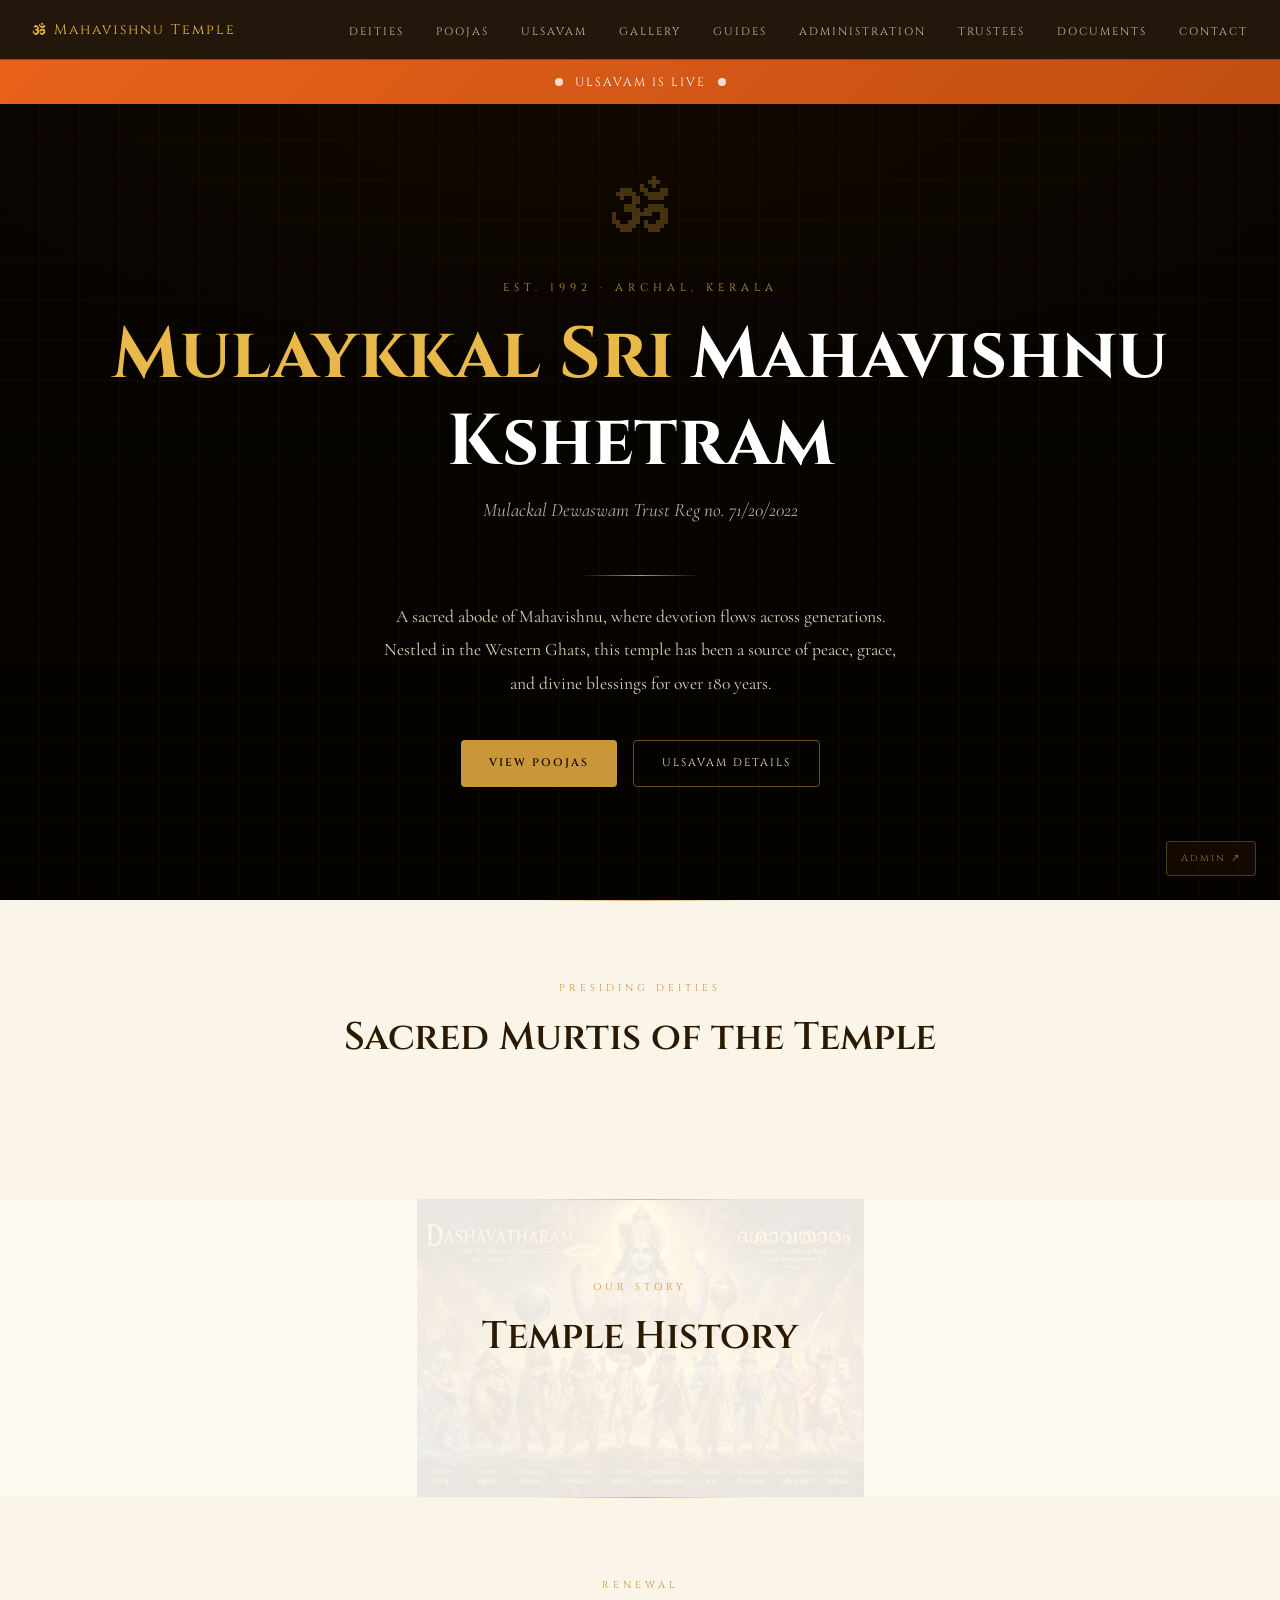
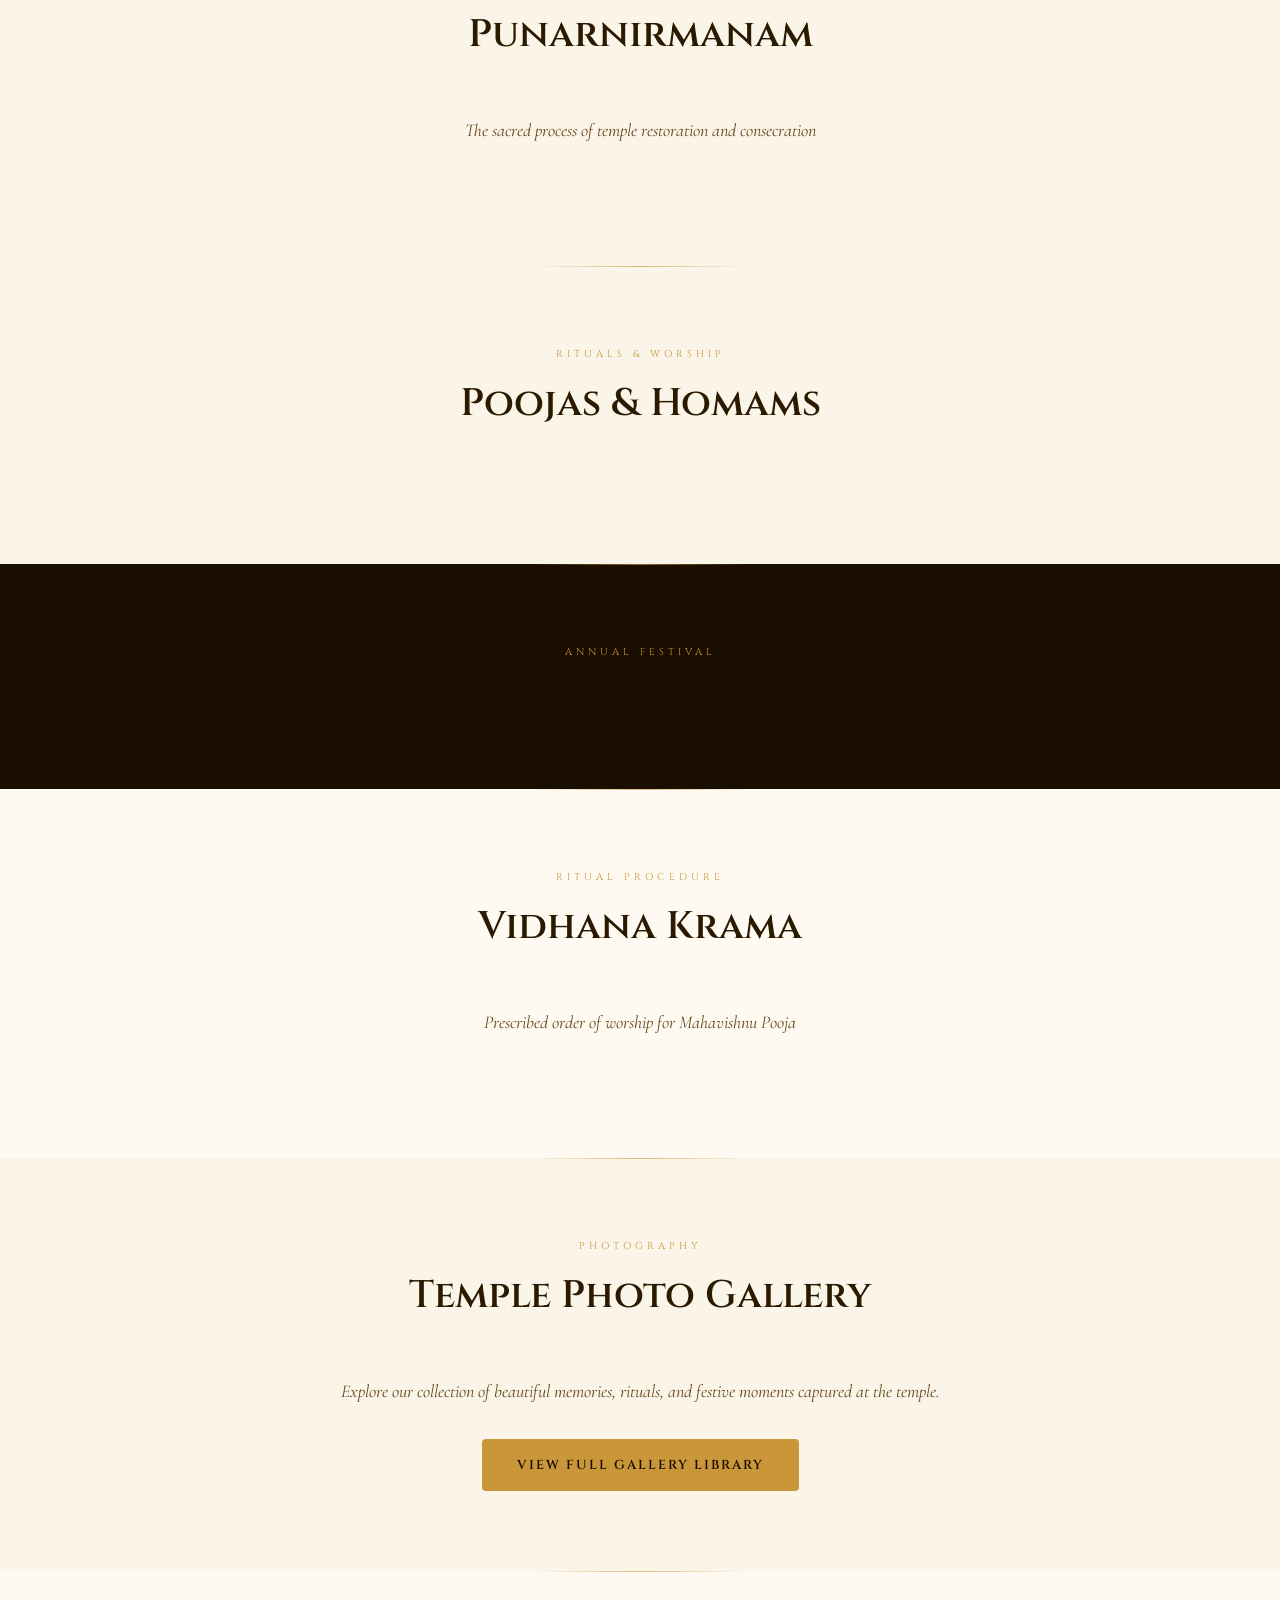
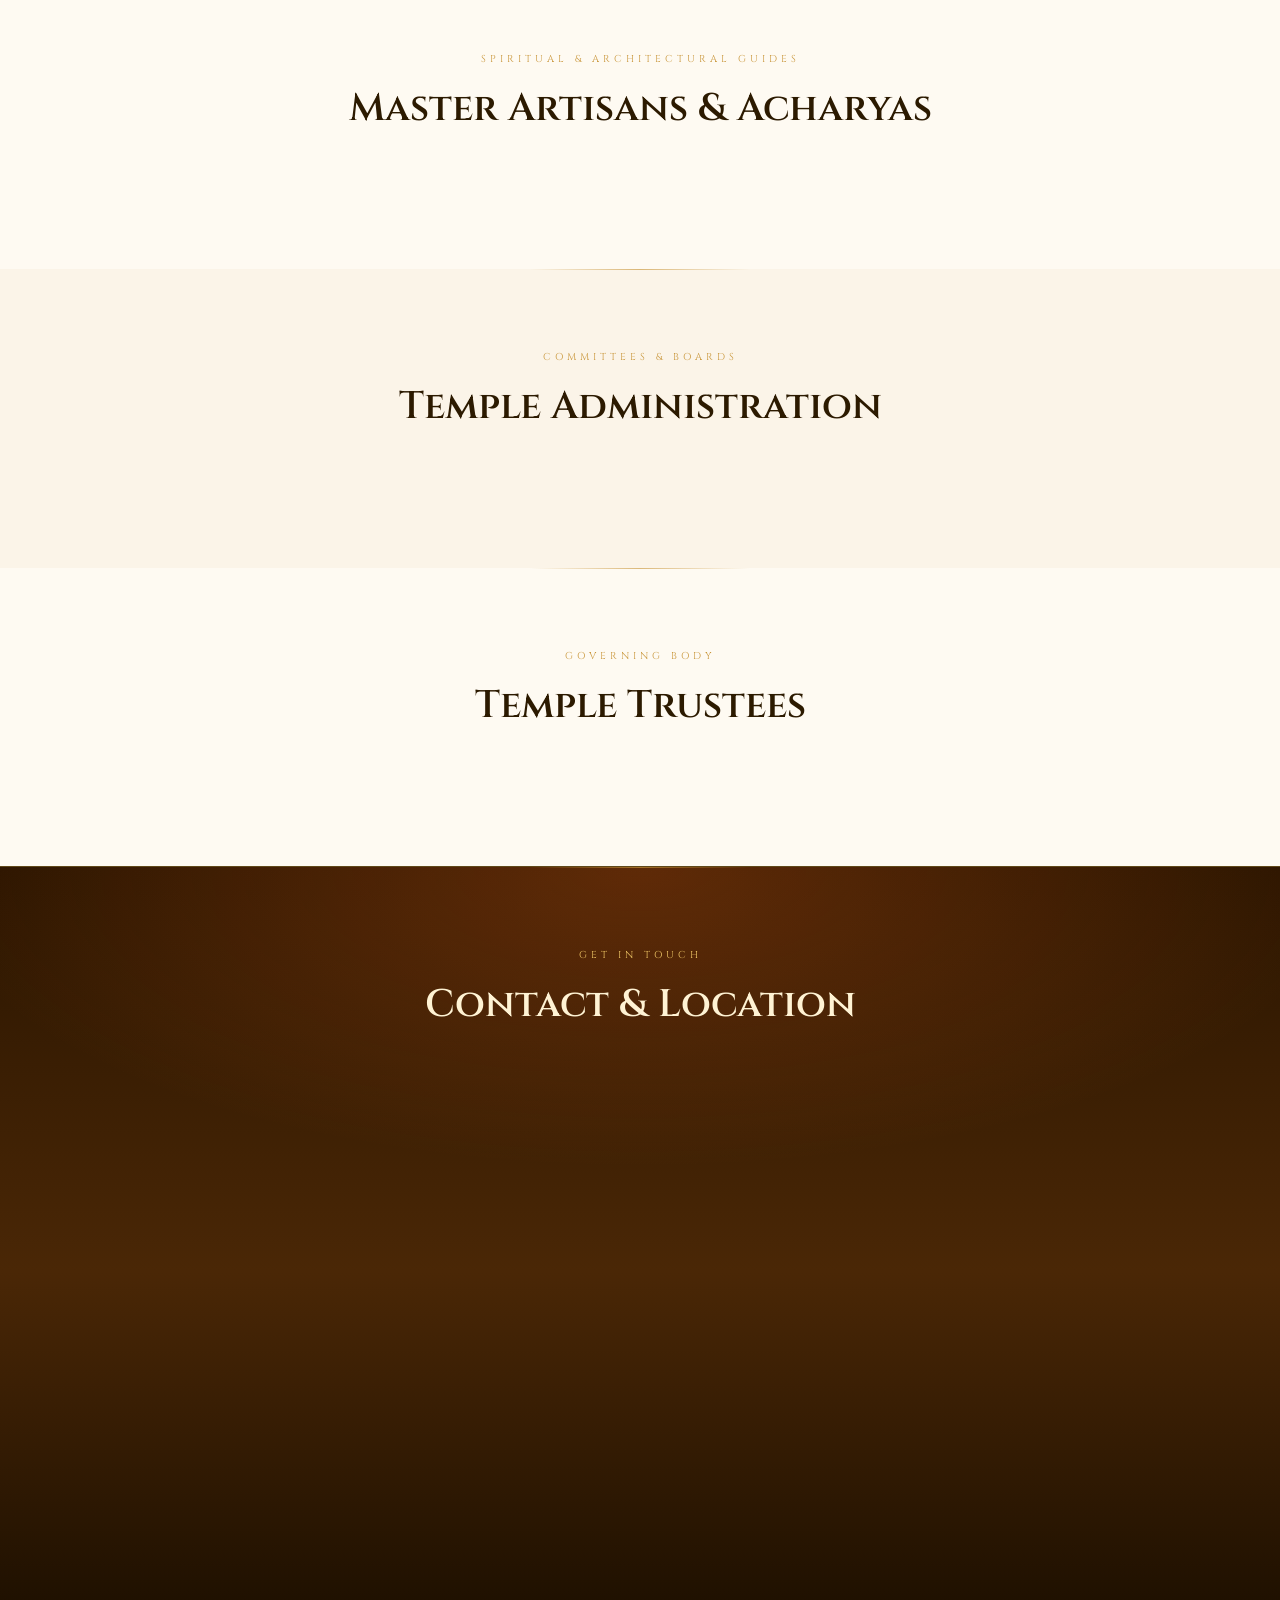
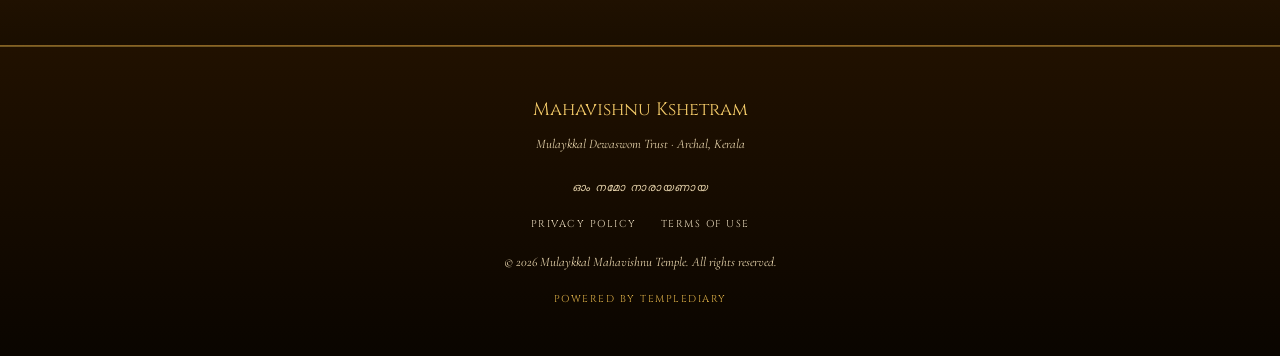
==== commit c7d926ee: "edited image if hero" ====
--- a/index.html
+++ b/index.html
@@ -12,7 +12,7 @@
   <meta name="description" content="Mulaykkal Sri Mahavishnu Kshetram is a sacred Vaishnava temple in Archal, Kerala (691306), established in 1992. Find daily pooja timings, Ulsavam festival schedule, temple history, and contact details.">
   <meta name="keywords" content="Mulaykkal Mahavishnu Temple, Mahavishnu Kshetram Archal, Hindu temple Kerala, Vaishnava temple Kollam, pooja timings Kerala temple, Ulsavam Kerala, Mulackal Dewaswam, Archal temple, temple near Kollam">
   <meta name="robots" content="index, follow">
-  <meta name="author" content="A Shankar">
+  <meta name="author" content="TempleDiary">
   <meta name="geo.region" content="IN-KL">
   <meta name="geo.placename" content="Archal, Kerala">
   <meta name="geo.position" content="8.9552508;76.9318123">
@@ -360,7 +360,7 @@
     <p class="footer-sub" style="margin-top:18px; font-size:13px;">
       © <span id="year"></span> Mulaykkal Mahavishnu Temple. All rights reserved.
     </p>
-    <div class="footer-credit">Website developed by Shankar & Co.</div>
+    <div class="footer-credit"><a href="https://info.templediary.in" target="_blank" rel="noopener">Powered by TempleDiary</a></div>
   </footer>
 
   <a href="login.html" class="admin-link">Admin ↗</a>
--- a/css/style.css
+++ b/css/style.css
@@ -184,6 +184,8 @@
   .footer-name { font-family: var(--font-head); font-size: 18px; color: #F3CA68; margin-bottom: 8px; }
   .footer-sub { font-size: 13px; color: #E9D6AD; font-style: italic; }
   .footer-credit { margin-top: 18px; font-family: var(--font-head); font-size: 10px; letter-spacing: 1.5px; color: #E8B84B; text-transform: uppercase; opacity: 0.95; }
+  .footer-credit a { color: inherit; text-decoration: none; }
+  .footer-credit a:hover { color: #FFF3D4; }
 
   .legal-page { background: linear-gradient(180deg, #FBF4E8 0%, var(--cream) 44%, #fff 100%); min-height: 100vh; }
   .legal-hero { max-width: none; padding: 120px 0 4rem; background: var(--deep); color: var(--gold-pale); overflow: hidden; }
